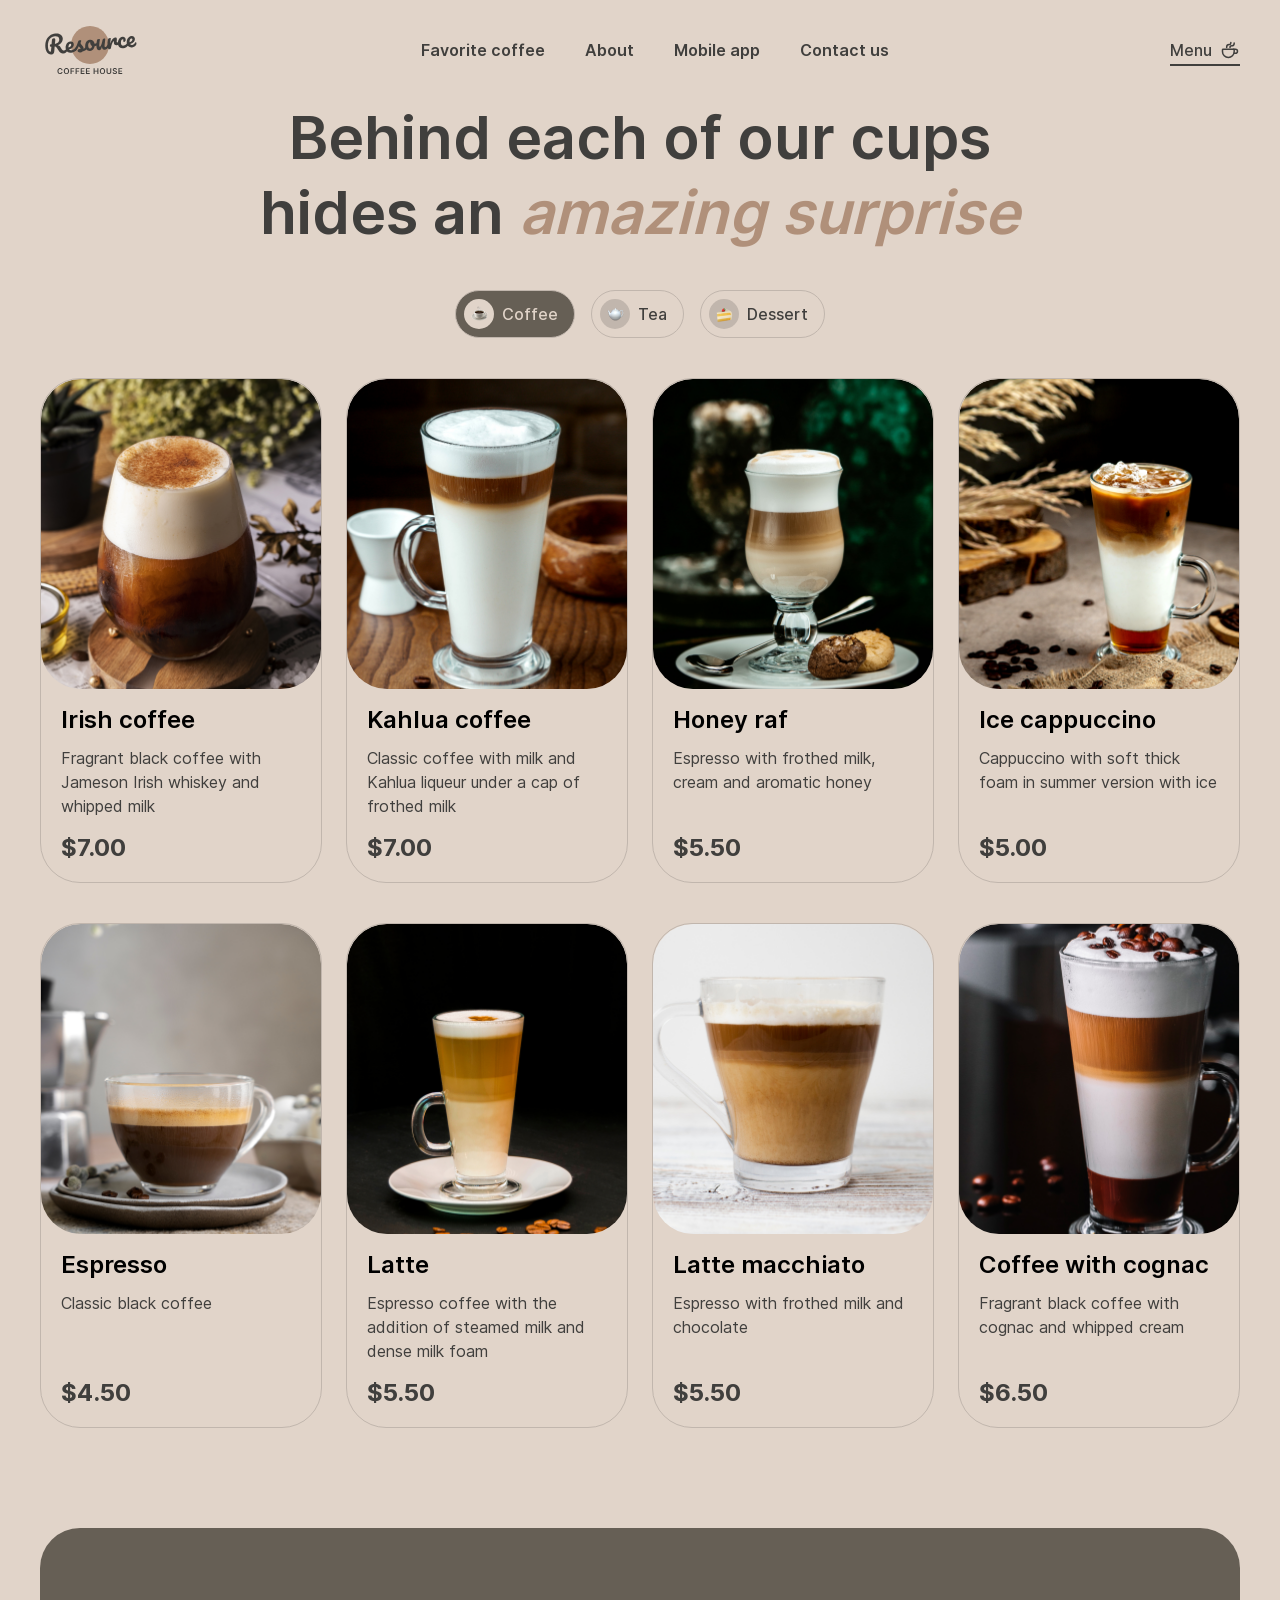
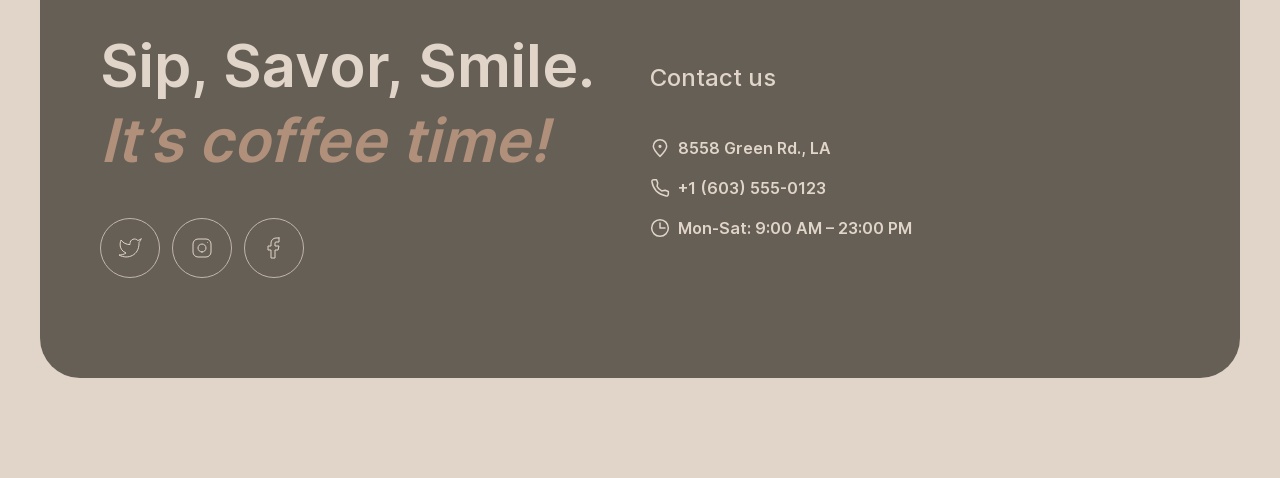
==== menu.html @ 58384d1d "feat: add layout and adaptive task part 1" ====
<!DOCTYPE html>
<html lang="ru">
<head>
    <meta charset="UTF-8">
    <meta http-equiv="X-UA-Compatible" content="IE=edge">
    <title>Coffie house</title>
    <meta name="theme-color" content="#fff">
    <meta name="apple-mobile-web-app-status-bar-style" content="black-translucent">
    <!--<meta name="viewport" content="width=device-width, shrink-to-fit=no, initial-scale=1.0">-->
    <meta name="viewport" content="width=device-width, initial-scale=1.0">
    <meta name="format-detection" content="telephone=no">
    <meta name="author" content="">
    <base href="">
    <link rel="canonical" href="/">
    <!-- page description -->
    <meta name="description" content="">
    <meta name="keywords" content="">
    <meta name="Copyright" content="">
    <!-- social networks -->
    <meta property="og:locale" content="ru_RU">
    <meta property="og:type" content="website">
    <meta property="og:title" content="">
    <meta property="og:description" content="">
    <meta property="og:image" content="">
    <meta property="og:url" content="">
    <meta property="og:site_name" content="">
    <!-- Favicon -->
    <link rel="apple-touch-icon-precomposed" sizes="144x144" href="assets/img/favicon.png">
    <link rel="apple-touch-icon-precomposed" sizes="152x152" href="assets/img/favicon.png">
    <link rel="icon" type="image/png" href="assets/img/favicon.png" sizes="32x32">
    <link rel="icon" type="image/png" href="assets/img/favicon.png" sizes="16x16">
    <meta name="application-name" content="&nbsp;">
    <meta name="msapplication-TileColor" content="#FFFFFF">
    <meta name="msapplication-TileImage" content="assets/img/favicon.png">
    <!-- styles files -->
    <link rel="stylesheet" href="assets/css/main.css">
    <link rel="stylesheet" href="assets/css/media.css">
</head>
    <body>
        <header class="header">
            <div class="container">
                <div class="header-wrapper f-jcsb-center">
                    <a href="https://rolling-scopes-school.github.io/holanad-JSFE2023Q4/" class="header__logo">
                        <img src="assets/img/logo.svg" alt="" class="img-contain">
                    </a>
                    <div class="header-block f-center">
                        <nav class="header-nav">
                            <ul class="header-list f-center">
                                <li class="header-item">
                                    <a href="index.html#favorite" class="header-item__link">
                                        Favorite coffee
                                    </a>
                                </li>
                                <li class="header-item">
                                    <a href="index.html#resource" class="header-item__link">
                                        About
                                    </a>
                                </li>
                                <li class="header-item">
                                    <a href="index.html#download" class="header-item__link">
                                        Mobile app
                                    </a>
                                </li>
                                <li class="header-item">
                                    <a href="#footer" class="header-item__link">
                                        Contact us
                                    </a>
                                </li>
                            </ul>
                        </nav>
                    </div>
                    <div class="header__menu active f-center" style="cursor: default;">
                        <p>
                            Menu
                        </p>
                        <svg xmlns="http://www.w3.org/2000/svg" width="20" height="20" viewBox="0 0 20 20" fill="none">
                            <path d="M14.167 9.76667V11.6667C14.167 14.8883 11.5553 17.5 8.33366 17.5C5.112 17.5 2.50033 14.8883 2.50033 11.6667V9.76667C2.50033 9.4353 2.76896 9.16667 3.10033 9.16667H13.567C13.8984 9.16667 14.167 9.4353 14.167 9.76667Z" stroke="#403F3D" stroke-width="1.5" stroke-linecap="round" stroke-linejoin="round"/>
                            <path d="M10.0003 7.50008C10.0003 6.66675 10.5956 5.83341 11.786 5.83341V5.83341C13.101 5.83341 14.167 4.76743 14.167 3.45246V2.91675" stroke="#403F3D" stroke-width="1.5" stroke-linecap="round" stroke-linejoin="round"/>
                            <path d="M6.66634 7.5V7.08333C6.66634 5.70262 7.78563 4.58333 9.16634 4.58333V4.58333C10.0868 4.58333 10.833 3.83714 10.833 2.91667V2.5" stroke="#403F3D" stroke-width="1.5" stroke-linecap="round" stroke-linejoin="round"/>
                            <path d="M13.333 9.16675H15.4163C16.5669 9.16675 17.4997 10.0995 17.4997 11.2501C17.4997 12.4007 16.5669 13.3334 15.4163 13.3334H14.1663" stroke="#403F3D" stroke-width="1.5" stroke-linecap="round" stroke-linejoin="round"/>
                        </svg>
                    </div>
                    <button class="header-burger">
                        <span></span>
                        <span></span>
                    </button>
                </div>
            </div>
        </header>
        <main class="main">
            <section class="menu">
                <div class="container">
                    <div class="menu-wrapper">
                        <h1 class="menu__title">
                            Behind each of our cups hides an <i>amazing surprise</i>
                        </h1>
                        <div class="tabs">
                            <div class="tabs-btns f-center-center">
                                <div class="tabs__button active f-center">
                                    <div class="tabs__button-icon f-center-center">
                                        <img src="assets/img/icon/coffie.png" alt="">
                                    </div>
                                    <p>Coffee</p>
                                </div>
                                <div class="tabs__button f-center">
                                    <div class="tabs__button-icon f-center-center">
                                        <img src="assets/img/icon/tea.png" alt="">                                        
                                    </div>
                                    <p>Tea</p>
                                </div>
                                <div class="tabs__button f-center">
                                    <div class="tabs__button-icon f-center-center">
                                        <img src="assets/img/icon/desert.png" alt="">                                        
                                    </div>
                                    <p>Dessert</p>
                                </div>
                            </div>
                            <div class="tabs-inner">
                                <div class="tabs-block">
                                    <ul class="cards flex wrap">
                                        <li class="card">
                                            <div class="card-image">
                                                <img src="assets/img/cards/coffie/coffee-1.png" alt="" class="img-cover">
                                            </div>
                                            <div class="card-info f-dc">
                                                <h2 class="card__name">
                                                    Irish coffee
                                                </h2>
                                                <p class="card__descr">
                                                    Fragrant black coffee with Jameson Irish whiskey and whipped milk
                                                </p>
                                                <p class="card__price">
                                                    $7.00
                                                </p>
                                            </div>
                                        </li>
                                        <li class="card">
                                            <div class="card-image">
                                                <img src="assets/img/cards/coffie/coffee-2.png" alt="" class="img-cover">
                                            </div>
                                            <div class="card-info f-dc">
                                                <h2 class="card__name">
                                                    Kahlua coffee
                                                </h2>
                                                <p class="card__descr">
                                                    Classic coffee with milk and Kahlua liqueur under a cap of frothed milk
                                                </p>
                                                <p class="card__price">
                                                    $7.00
                                                </p>
                                            </div>
                                        </li>
                                        <li class="card">
                                            <div class="card-image">
                                                <img src="assets/img/cards/coffie/coffee-3.png" alt="" class="img-cover">
                                            </div>
                                            <div class="card-info f-dc">
                                                <h2 class="card__name">
                                                    Honey raf
                                                </h2>
                                                <p class="card__descr">
                                                    Espresso with frothed milk, cream and aromatic honey
                                                </p>
                                                <p class="card__price">
                                                    $5.50
                                                </p>
                                            </div>
                                        </li>
                                        <li class="card">
                                            <div class="card-image">
                                                <img src="assets/img/cards/coffie/coffee-4.png" alt="" class="img-cover">
                                            </div>
                                            <div class="card-info f-dc">
                                                <h2 class="card__name">
                                                    Ice cappuccino
                                                </h2>
                                                <p class="card__descr">
                                                    Cappuccino with soft thick foam in summer version with ice
                                                </p>
                                                <p class="card__price">
                                                    $5.00
                                                </p>
                                            </div>
                                        </li>
                                        <li class="card">
                                            <div class="card-image">
                                                <img src="assets/img/cards/coffie/coffee-5.png" alt="" class="img-cover">
                                            </div>
                                            <div class="card-info f-dc">
                                                <h2 class="card__name">
                                                    Espresso
                                                </h2>
                                                <p class="card__descr">
                                                    Classic black coffee
                                                </p>
                                                <p class="card__price">
                                                    $4.50
                                                </p>
                                            </div>
                                        </li>
                                        <li class="card">
                                            <div class="card-image">
                                                <img src="assets/img/cards/coffie/coffee-6.png" alt="" class="img-cover">
                                            </div>
                                            <div class="card-info f-dc">
                                                <h2 class="card__name">
                                                    Latte
                                                </h2>
                                                <p class="card__descr">
                                                    Espresso coffee with the addition of steamed milk and dense milk foam
                                                </p>
                                                <p class="card__price">
                                                    $5.50
                                                </p>
                                            </div>
                                        </li>
                                        <li class="card">
                                            <div class="card-image">
                                                <img src="assets/img/cards/coffie/coffee-7.png" alt="" class="img-cover">
                                            </div>
                                            <div class="card-info f-dc">
                                                <h2 class="card__name">
                                                    Latte macchiato
                                                </h2>
                                                <p class="card__descr">
                                                    Espresso with frothed milk and chocolate
                                                </p>
                                                <p class="card__price">
                                                    $5.50
                                                </p>
                                            </div>
                                        </li>
                                        <li class="card">
                                            <div class="card-image">
                                                <img src="assets/img/cards/coffie/coffee-8.png" alt="" class="img-cover">
                                            </div>
                                            <div class="card-info f-dc">
                                                <h2 class="card__name">
                                                    Coffee with cognac
                                                </h2>
                                                <p class="card__descr">
                                                    Fragrant black coffee with cognac and whipped cream
                                                </p>
                                                <p class="card__price">
                                                    $6.50
                                                </p>
                                            </div>
                                        </li>
                                    </ul>
                                    <button class="card-more f-center-center">
                                        <svg width="60" height="60" viewBox="0 0 60 60" fill="none" xmlns="http://www.w3.org/2000/svg">
                                            <rect x="0.5" y="0.5" width="59" height="59" rx="29.5" stroke="#665F55"/>
                                            <path d="M39.8883 31.5C39.1645 36.3113 35.013 40 30 40C24.4772 40 20 35.5228 20 30C20 24.4772 24.4772 20 30 20C34.1006 20 37.6248 22.4682 39.1679 26" stroke="#403F3D" stroke-linecap="round" stroke-linejoin="round"/>
                                            <path d="M35 26H39.4C39.7314 26 40 25.7314 40 25.4V21" stroke="#403F3D" stroke-linecap="round" stroke-linejoin="round"/>
                                        </svg>                                            
                                    </button>
                                </div>
                            </div>
                        </div>
                    </div>
                </div>
            </section>
        </main>
        <footer class="footer" id="footer">
            <div class="container">
                <div class="footer-wrapper f-jcsb">
                    <div class="footer-left">
                        <p class="footer__title">
                            Sip, Savor, Smile. <br> 
                            <i>It’s coffee time!</i>
                        </p>
                        <ul class="footer-social f-center">
                            <li class="footer-social-item">
                                <a href="" class="footer-social-item__link f-center-center">
                                    <svg xmlns="http://www.w3.org/2000/svg" width="24" height="24" viewBox="0 0 24 24" fill="none">
                                        <path d="M23 3.01006C23 3.01006 20.9821 4.20217 19.86 4.54006C19.2577 3.84757 18.4573 3.35675 17.567 3.13398C16.6767 2.91122 15.7395 2.96725 14.8821 3.29451C14.0247 3.62177 13.2884 4.20446 12.773 4.96377C12.2575 5.72309 11.9877 6.62239 12 7.54006V8.54006C10.2426 8.58562 8.50127 8.19587 6.93101 7.4055C5.36074 6.61513 4.01032 5.44869 3 4.01006C3 4.01006 -1 13.0101 8 17.0101C5.94053 18.408 3.48716 19.109 1 19.0101C10 24.0101 21 19.0101 21 7.51006C20.9991 7.23151 20.9723 6.95365 20.92 6.68006C21.9406 5.67355 23 3.01006 23 3.01006Z" stroke="#E1D4C9" stroke-linecap="round" stroke-linejoin="round"/>
                                    </svg>
                                </a>
                            </li>
                            <li class="footer-social-item">
                                <a href="" class="footer-social-item__link f-center-center">
                                    <svg xmlns="http://www.w3.org/2000/svg" width="24" height="24" viewBox="0 0 24 24" fill="none">
                                        <path d="M12 16C14.2091 16 16 14.2091 16 12C16 9.79086 14.2091 8 12 8C9.79086 8 8 9.79086 8 12C8 14.2091 9.79086 16 12 16Z" stroke="#E1D4C9" stroke-linecap="round" stroke-linejoin="round"/>
                                        <path d="M3 16V8C3 5.23858 5.23858 3 8 3H16C18.7614 3 21 5.23858 21 8V16C21 18.7614 18.7614 21 16 21H8C5.23858 21 3 18.7614 3 16Z" stroke="#E1D4C9"/>
                                        <path d="M17.5 6.51L17.51 6.49889" stroke="#E1D4C9" stroke-linecap="round" stroke-linejoin="round"/>
                                    </svg>
                                </a>
                            </li>
                            <li class="footer-social-item">
                                <a href="" class="footer-social-item__link f-center-center">
                                    <svg xmlns="http://www.w3.org/2000/svg" width="24" height="24" viewBox="0 0 24 24" fill="none">
                                        <path d="M17 2H14C12.6739 2 11.4021 2.52678 10.4645 3.46447C9.52678 4.40215 9 5.67392 9 7V10H6V14H9V22H13V14H16L17 10H13V7C13 6.73478 13.1054 6.48043 13.2929 6.29289C13.4804 6.10536 13.7348 6 14 6H17V2Z" stroke="#E1D4C9" stroke-linecap="round" stroke-linejoin="round"/>
                                    </svg>
                                </a>
                            </li>
                        </ul>
                    </div>
                    <div class="footer-contact">
                        <p class="footer-contact__title">
                            Contact us
                        </p>
                        <ul class="footer-info">
                            <li class="footer-item">
                                <a target="_blank" href="https://www.google.by/maps/place/%D0%AD%D0%BB%D1%8C+%D0%91%D1%83%D1%80%D1%80%D0%B8%D1%82%D0%BE/@53.9253311,27.5928768,19.65z/data=!4m6!3m5!1s0x46dbcfb569c15c99:0xf4e4a1e902688611!8m2!3d53.9253161!4d27.5927103!16s%2Fg%2F11mb0rgdtj?entry=ttu" class="footer-item__link f-center">
                                    <svg xmlns="http://www.w3.org/2000/svg" width="20" height="20" viewBox="0 0 20 20" fill="none">
                                        <path d="M16.6663 8.33329C16.6663 12.0152 9.99967 18.3333 9.99967 18.3333C9.99967 18.3333 3.33301 12.0152 3.33301 8.33329C3.33301 4.65139 6.31778 1.66663 9.99967 1.66663C13.6816 1.66663 16.6663 4.65139 16.6663 8.33329Z" stroke="#E1D4C9" stroke-width="1.5"/>
                                        <path d="M10.0003 9.16667C10.4606 9.16667 10.8337 8.79357 10.8337 8.33333C10.8337 7.8731 10.4606 7.5 10.0003 7.5C9.54009 7.5 9.16699 7.8731 9.16699 8.33333C9.16699 8.79357 9.54009 9.16667 10.0003 9.16667Z" fill="#E1D4C9" stroke="#E1D4C9" stroke-width="1.5" stroke-linecap="round" stroke-linejoin="round"/>
                                    </svg>
                                    <p class="footer-item__text">
                                        8558 Green Rd.,  LA
                                    </p>
                                </a>
                            </li>
                            <li class="footer-item">
                                <a href="tel:+16035550123" class="footer-item__link f-center">
                                    <svg xmlns="http://www.w3.org/2000/svg" width="20" height="20" viewBox="0 0 20 20" fill="none">
                                        <path d="M15.0984 12.2516L11.6665 12.9166C9.34845 11.7531 7.91654 10.4166 7.08321 8.33329L7.72483 4.89154L6.51197 1.66663L3.72946 1.66663C2.60191 1.66663 1.71466 2.59958 1.90108 3.71161C2.29888 6.08454 3.37231 10.0391 6.24987 12.9166C9.27338 15.9401 13.5661 17.3318 16.1378 17.9288C17.299 18.1983 18.3332 17.2908 18.3332 16.0988L18.3332 13.4843L15.0984 12.2516Z" stroke="#E1D4C9" stroke-width="1.5" stroke-linecap="round" stroke-linejoin="round"/>
                                    </svg>
                                    <p class="footer-item__text">
                                        +1 (603) 555-0123
                                    </p>
                                </a>
                            </li>
                            <li class="footer-item">
                                <a href="" class="footer-item__link f-center">
                                    <svg xmlns="http://www.w3.org/2000/svg" width="20" height="20" viewBox="0 0 20 20" fill="none">
                                        <g clip-path="url(#clip0_217_1736)">
                                        <path d="M10 5L10 10L15 10" stroke="#E1D4C9" stroke-width="1.5" stroke-linecap="round" stroke-linejoin="round"/>
                                        <path d="M10.0003 18.3333C14.6027 18.3333 18.3337 14.6023 18.3337 9.99996C18.3337 5.39759 14.6027 1.66663 10.0003 1.66663C5.39795 1.66663 1.66699 5.39759 1.66699 9.99996C1.66699 14.6023 5.39795 18.3333 10.0003 18.3333Z" stroke="#E1D4C9" stroke-width="1.5" stroke-linecap="round" stroke-linejoin="round"/>
                                        </g>
                                        <defs>
                                        <clipPath id="clip0_217_1736">
                                        <rect width="20" height="20" fill="white"/>
                                        </clipPath>
                                        </defs>
                                    </svg>
                                    <p class="footer-item__text">
                                        Mon-Sat: 9:00 AM – 23:00 PM
                                    </p>
                                </a>
                            </li>
                        </ul>
                    </div>
                </div>
            </div>
        </footer>
        <script src="assets/js/app.js"></script>
    </body>
</html>
---- assets/css/main.css ----
@font-face {
  font-family: 'Inter Regular';
  src: url("../fonts/Inter-Regular.eot");
  src: local("Inter-Regular"), url("../fonts/Inter-Regular.eot?#iefix") format("embedded-opentype"), url("../fonts/Inter-Regular.woff") format("woff"), url("../fonts/Inter-Regular.woff2") format("woff2"), url("../fonts/Inter-Regular.ttf") format("truetype");
  font-weight: 400;
  font-style: normal;
}

@font-face {
  font-family: 'Inter Medium';
  src: url("../fonts/Inter-Medium.eot");
  src: local("Inter-Medium"), url("../fonts/Inter-Medium.eot?#iefix") format("embedded-opentype"), url("../fonts/Inter-Medium.woff") format("woff"), url("../fonts/Inter-Medium.woff2") format("woff2"), url("../fonts/Inter-Medium.ttf") format("truetype");
  font-weight: 500;
  font-style: normal;
}

@font-face {
  font-family: 'Inter SemiBold';
  src: url("../fonts/Inter-SemiBold.eot");
  src: local("Inter-SemiBold"), url("../fonts/Inter-SemiBold.eot?#iefix") format("embedded-opentype"), url("../fonts/Inter-SemiBold.woff") format("woff"), url("../fonts/Inter-SemiBold.woff2") format("woff2"), url("../fonts/Inter-SemiBold.ttf") format("truetype");
  font-weight: 600;
  font-style: normal;
}

@font-face {
  font-family: 'Inter Bold';
  src: url("../fonts/Inter-Bold.eot");
  src: local("Inter-Bold"), url("../fonts/Inter-Bold.eot?#iefix") format("embedded-opentype"), url("../fonts/Inter-Bold.woff") format("woff"), url("../fonts/Inter-Bold.woff2") format("woff2"), url("../fonts/Inter-Bold.ttf") format("truetype");
  font-weight: 700;
  font-style: normal;
}

*, ::after, ::before {
  -webkit-box-sizing: border-box;
  box-sizing: border-box;
  -webkit-tap-highlight-color: rgba(0, 0, 0, 0);
  outline: none;
}

body, html {
  -webkit-box-sizing: border-box;
  box-sizing: border-box;
  margin: 0;
  padding: 0;
}

html {
  overflow-x: hidden;
}

body {
  font-size: 15px;
  min-width: 320px;
}

h1, h2, h3, h4, h5, h6 {
  padding: 0;
  margin: 0;
}

ul, li {
  display: block;
  padding: 0px;
  margin: 0px;
}

textarea {
  resize: none;
}

p {
  font-size: 16px;
}

img {
  border-style: none;
}

button {
  border: 0;
  background: transparent;
  padding: 0;
}

button,
[type="button"],
[type="reset"],
[type="submit"] {
  -webkit-appearance: button;
  cursor: pointer;
}

button::-moz-focus-inner,
[type="button"]::-moz-focus-inner,
[type="reset"]::-moz-focus-inner,
[type="submit"]::-moz-focus-inner {
  border-style: none;
  padding: 0;
}

button:-moz-focusring,
[type="button"]:-moz-focusring,
[type="reset"]:-moz-focusring,
[type="submit"]:-moz-focusring {
  outline: none;
}

[type="checkbox"],
[type="radio"] {
  -webkit-box-sizing: border-box;
  box-sizing: border-box;
  padding: 0;
}

[type="number"]::-webkit-inner-spin-button,
[type="number"]::-webkit-outer-spin-button {
  height: auto;
}

input[type="number"]::-webkit-outer-spin-button,
input[type="number"]::-webkit-inner-spin-button {
  -webkit-appearance: none;
}

input[type='number'],
input[type="number"]:hover,
input[type="number"]:focus {
  -webkit-appearance: none;
          appearance: none;
  -moz-appearance: textfield;
}

::-webkit-file-upload-button {
  -webkit-appearance: button;
  font: inherit;
}

input::-webkit-search-decoration,
input::-webkit-search-cancel-button,
input::-webkit-search-results-button,
input::-webkit-search-results-decoration {
  display: none;
}

input[type=text]::-ms-clear {
  display: none;
  width: 0;
  height: 0;
}

input[type=text]::-ms-reveal {
  display: none;
  width: 0;
  height: 0;
}

input[type="search"]::-webkit-search-decoration,
input[type="search"]::-webkit-search-cancel-button,
input[type="search"]::-webkit-search-results-button,
input[type="search"]::-webkit-search-results-decoratio {
  display: none;
}

[hidden] {
  display: none;
}

p, nav {
  margin: 0;
  padding: 0;
}

a, a:hover, a:active, a:focus,
button, input, button:hover, button:active, button:focus,
input:focus, input:active {
  text-decoration: none;
  outline: none;
  /*  -webkit-transition: all 0.5s ease;
    transition: all 0.5s ease;
    -moz-transition: all 0.5s ease;
    -webkit-transition-property: all;
    -webkit-transition-duration: 0.5s;
    -webkit-transition-timing-function: ease;*/
}

input {
  -webkit-box-shadow: none;
  box-shadow: none;
  -webkit-appearance: none;
  -moz-appearance: none;
  appearance: none;
}

input[type=text] {
  -webkit-appearance: none;
  -moz-appearance: none;
  appearance: none;
  -webkit-box-shadow: none;
  box-shadow: none;
}

textarea {
  -webkit-appearance: none;
  -moz-appearance: none;
  appearance: none;
  border: 0;
  -webkit-box-shadow: none;
  box-shadow: none;
  border-radius: 0;
}

a, span, p, input, button, select, option, textarea, label, blockquote {
  color: #403F3D;
  font-family: 'Inter Medium';
  font-size: 16px;
  line-height: 150%;
}

body {
  background: #E1D4C9;
}

html {
  scroll-behavior: smooth;
}

.flex {
  display: -webkit-box;
  display: -ms-flexbox;
  display: flex;
}

.f-jcsb {
  display: -webkit-box;
  display: -ms-flexbox;
  display: flex;
  -webkit-box-pack: justify;
      -ms-flex-pack: justify;
          justify-content: space-between;
}

.f-jcsa {
  display: -webkit-box;
  display: -ms-flexbox;
  display: flex;
  -ms-flex-pack: distribute;
      justify-content: space-around;
}

.f-center {
  display: -webkit-box;
  display: -ms-flexbox;
  display: flex;
  -webkit-box-align: center;
      -ms-flex-align: center;
          align-items: center;
}

.f-jcsb-center {
  display: -webkit-box;
  display: -ms-flexbox;
  display: flex;
  -webkit-box-pack: justify;
      -ms-flex-pack: justify;
          justify-content: space-between;
  -webkit-box-align: center;
      -ms-flex-align: center;
          align-items: center;
}

.f-jcsa-center {
  display: -webkit-box;
  display: -ms-flexbox;
  display: flex;
  -ms-flex-pack: distribute;
      justify-content: space-around;
  -webkit-box-align: center;
      -ms-flex-align: center;
          align-items: center;
}

.f-center-center {
  display: -webkit-box;
  display: -ms-flexbox;
  display: flex;
  -webkit-box-pack: center;
      -ms-flex-pack: center;
          justify-content: center;
  -webkit-box-align: center;
      -ms-flex-align: center;
          align-items: center;
}

.f-dc {
  display: -webkit-box;
  display: -ms-flexbox;
  display: flex;
  -webkit-box-orient: vertical;
  -webkit-box-direction: normal;
      -ms-flex-direction: column;
          flex-direction: column;
}

.f-dc-jcsb {
  display: -webkit-box;
  display: -ms-flexbox;
  display: flex;
  -webkit-box-orient: vertical;
  -webkit-box-direction: normal;
      -ms-flex-direction: column;
          flex-direction: column;
  -webkit-box-pack: justify;
      -ms-flex-pack: justify;
          justify-content: space-between;
}

.f-dc-center {
  display: -webkit-box;
  display: -ms-flexbox;
  display: flex;
  -webkit-box-orient: vertical;
  -webkit-box-direction: normal;
      -ms-flex-direction: column;
          flex-direction: column;
  -webkit-box-align: center;
      -ms-flex-align: center;
          align-items: center;
}

.f-dc-center-center {
  display: -webkit-box;
  display: -ms-flexbox;
  display: flex;
  -webkit-box-orient: vertical;
  -webkit-box-direction: normal;
      -ms-flex-direction: column;
          flex-direction: column;
  -webkit-box-pack: center;
      -ms-flex-pack: center;
          justify-content: center;
  -webkit-box-align: center;
      -ms-flex-align: center;
          align-items: center;
}

.wrap {
  -ms-flex-wrap: wrap;
      flex-wrap: wrap;
}

.img-cover {
  width: 100%;
  height: 100%;
  -o-object-fit: cover;
     object-fit: cover;
  display: block;
  pointer-events: none;
}

.img-contain {
  width: 100%;
  height: 100%;
  -o-object-fit: contain;
     object-fit: contain;
  display: block;
  pointer-events: none;
}

.container {
  max-width: 1440px;
  padding: 0 40px;
  margin: 0 auto;
}

.header__logo {
  width: 100px;
  height: 60px;
}

.header-wrapper {
  padding: 20px 0;
}

.header-item {
  position: relative;
}

.header-item::before {
  content: '';
  position: absolute;
  left: 0;
  bottom: -8px;
  width: 100%;
  height: 2px;
  background: #403F3D;
  opacity: 0;
  -webkit-transition: all .2s ease-in;
  transition: all .2s ease-in;
}

.header-item:not(:last-child) {
  margin-right: 40px;
}

.header-item__link {
  font-family: 'Inter SemiBold';
}

.header-item:hover::before {
  bottom: -4px;
  opacity: 1;
}

.header__menu {
  position: relative;
}

.header__menu::before {
  content: '';
  position: absolute;
  left: 0;
  bottom: -8px;
  width: 100%;
  height: 2px;
  background: #403F3D;
  opacity: 0;
  -webkit-transition: all .2s ease-in;
  transition: all .2s ease-in;
}

.header__menu.active::before {
  bottom: -4px;
  opacity: 1;
}

.header__menu p {
  margin-right: 8px;
}

.header__menu:hover::before {
  bottom: -4px;
  opacity: 1;
}

.header-burger {
  position: relative;
  width: 44px;
  height: 44px;
  border: 1px solid #665F55;
  display: none;
  border-radius: 50%;
}

.header-burger span {
  width: 16px;
  height: 1.5px;
  background: #403F3D;
  position: absolute;
  left: 50%;
  -webkit-transform: translateX(-50%);
          transform: translateX(-50%);
}

.header-burger span:nth-child(1) {
  top: 18px;
}

.header-burger span:nth-child(2) {
  bottom: 18px;
}

.intro__title {
  color: #E1D4C9;
  font-family: 'Inter SemiBold';
  font-size: 72px;
  line-height: 105%;
  margin-bottom: 40px;
}

.intro__title i {
  color: #B0907A;
}

.intro__descr {
  font-family: 'Inter Regular';
  color: #E1D4C9;
  margin-bottom: 40px;
  line-height: 150%;
}

.intro__button {
  border-radius: 100px;
  width: -webkit-fit-content;
  width: -moz-fit-content;
  width: fit-content;
  background: #E1D4C9;
  padding: 20px 78px;
  font-family: 'Inter SemiBold';
  position: relative;
}

.intro__button svg {
  position: absolute;
  right: 30px;
  opacity: 0;
  -webkit-transition: all .2s ease-in;
  transition: all .2s ease-in;
}

.intro__button:hover svg {
  opacity: 1;
  right: 50px;
}

.intro-wrapper {
  position: relative;
  border-radius: 40px;
  padding: 100px;
  overflow: hidden;
  margin-bottom: 100px;
}

.intro-image {
  position: absolute;
  left: 0;
  top: 0;
  width: 100%;
  height: 644px;
}

.intro-info {
  position: relative;
  z-index: 1;
  width: 530px;
}

.favorite-wrapper {
  padding-bottom: 100px;
}

.favorite__title {
  text-align: center;
  margin-bottom: 40px;
  color: #403F3D;
  font-family: 'Inter SemiBold';
  line-height: 125%;
  font-size: 60px;
}

.favorite__title i {
  color: #B0907A;
}

.favorite-item {
  width: 480px;
}

.favorite-item__image {
  height: 480px;
  width: 100%;
  margin-bottom: 20px;
}

.favorite-item__name {
  color: #403F3D;
  font-size: 24px;
  font-family: 'Inter SemiBold';
  line-height: 125%;
  text-align: center;
  margin-bottom: 16px;
}

.favorite-item__descr {
  text-align: center;
  font-size: 16px;
  font-family: 'Inter Regular';
  line-height: 150%;
  margin-bottom: 16px;
}

.favorite-item__price {
  text-align: center;
  font-size: 24px;
  font-family: 'Inter SemiBold';
  line-height: 125%;
}

.favorite-slider {
  position: relative;
}

.favorite-pagination {
  margin-top: 40px;
}

.favorite-pagination span {
  width: 40px;
  height: 4px;
  border-radius: 100px;
  display: inline-block;
  background: #C1B6AD;
}

.favorite-pagination span.active {
  background: #665F55;
}

.favorite-pagination span:not(:last-child) {
  margin-right: 12px;
}

.favorite-panel button {
  position: absolute;
  width: 60px;
  height: 60px;
  border-radius: 50%;
  border: 1px solid #665F55;
  top: 292px;
  -webkit-transition: all .2s ease-in;
  transition: all .2s ease-in;
}

.favorite-panel button svg path {
  -webkit-transition: all .2s ease-in;
  transition: all .2s ease-in;
}

.favorite-panel button:hover {
  background: #665F55;
}

.favorite-panel button:hover svg path {
  stroke: #E1D4C9;
}

.favorite-panel__prev {
  left: 0;
}

.favorite-panel__next {
  right: 0;
}

.resource-wrapper {
  padding-bottom: 100px;
}

.resource__title {
  color: #403F3D;
  font-size: 60px;
  line-height: 125%;
  font-family: 'Inter SemiBold';
  line-height: 125%;
  margin-bottom: 40px;
}

.resource__title i {
  color: #B0907A;
}

.resource-list {
  display: -ms-grid;
  display: grid;
  -ms-grid-rows: 430px 120px 430px;
      grid-template-rows: 430px 120px 430px;
  -ms-grid-columns: 1fr 1fr;
      grid-template-columns: 1fr 1fr;
  gap: 40px;
      grid-template-areas: "one two" "one four" "three four";
}

.resource-item {
  border-radius: 20px;
  overflow: hidden;
}

.resource-item img {
  -webkit-transform: scale(1.1);
          transform: scale(1.1);
  -webkit-transition: all .2s ease-in;
  transition: all .2s ease-in;
}

.resource-item:nth-child(1) {
  -ms-grid-row: 1;
  -ms-grid-row-span: 2;
  -ms-grid-column: 1;
  grid-area: one;
}

.resource-item:nth-child(2) {
  -ms-grid-row: 1;
  -ms-grid-column: 2;
  grid-area: two;
}

.resource-item:nth-child(3) {
  -ms-grid-row: 3;
  -ms-grid-column: 1;
  grid-area: three;
}

.resource-item:nth-child(4) {
  -ms-grid-row: 2;
  -ms-grid-row-span: 2;
  -ms-grid-column: 2;
  grid-area: four;
}

.resource-item:hover img {
  -webkit-transform: scale(1);
          transform: scale(1);
}

.download-wrapper {
  padding-bottom: 100px;
}

.download__title {
  color: #403F3D;
  font-size: 60px;
  font-family: 'Inter SemiBold';
  line-height: 125%;
  margin-bottom: 40px;
}

.download__title i {
  color: #B0907A;
}

.download__descr {
  margin-bottom: 40px;
  font-family: 'Inter Regular';
}

.download-button {
  width: 200px;
  border-radius: 100px;
  border: 1px solid #665F55;
  padding: 12px 20px;
  -webkit-transition: all .2s ease-in;
  transition: all .2s ease-in;
}

.download-button:not(:last-child) {
  margin-right: 20px;
}

.download-button svg {
  margin-right: 8px;
}

.download-button svg path {
  -webkit-transition: all .2s ease-in;
  transition: all .2s ease-in;
}

.download-button-text__over {
  font-size: 10px;
  margin-bottom: 2px;
  -webkit-transition: all .2s ease-in;
  transition: all .2s ease-in;
}

.download-button-text__main {
  -webkit-transition: all .2s ease-in;
  transition: all .2s ease-in;
  font-family: 'Inter SemiBold';
}

.download-button:hover {
  background: #665F55;
}

.download-button:hover svg path {
  fill: #E1D4C9;
}

.download-button:hover .download-button-text__over {
  color: #e1d4c9;
}

.download-button:hover .download-button-text__main {
  color: #e1d4c9;
}

.download-info {
  width: 630px;
}

.download-image {
  width: 630px;
  height: 630px;
}

.menu__title {
  color: #403F3D;
  font-size: 60px;
  font-family: 'Inter SemiBold';
  line-height: 125%;
  width: 800px;
  margin: 0 auto;
  text-align: center;
  margin-bottom: 40px;
}

.menu__title i {
  color: #B0907A;
}

.tabs {
  padding-bottom: 100px;
}

.tabs-btns {
  margin-bottom: 40px;
}

.tabs__button {
  cursor: pointer;
  padding: 8px 16px 8px 8px;
  border-radius: 100px;
  border: 1px solid #C1B6AD;
  -webkit-transition: all .2s ease-in;
  transition: all .2s ease-in;
}

.tabs__button:not(:last-child) {
  margin-right: 16px;
}

.tabs__button-icon {
  height: 30px;
  width: 30px;
  background: #C1B6AD;
  padding: 3px 7px;
  margin-right: 8px;
  border-radius: 50%;
  -webkit-transition: all .2s ease-in;
  transition: all .2s ease-in;
}

.tabs__button p {
  -webkit-transition: all .2s ease-in;
  transition: all .2s ease-in;
}

.tabs__button.active {
  background: #665F55;
}

.tabs__button.active .tabs__button-icon {
  background: #E1D4C9;
}

.tabs__button.active p {
  color: #E1D4C9;
}

.tabs__button:hover {
  background: #665F55;
}

.tabs__button:hover .tabs__button-icon {
  background: #E1D4C9;
}

.tabs__button:hover p {
  color: #E1D4C9;
}

.card {
  width: 310px;
  overflow: hidden;
  border-radius: 40px;
  border: 1px solid #C1B6AD;
  cursor: pointer;
}

.card:not(:nth-child(4n + 4)) {
  margin-right: 40px;
}

.card:not(:nth-child(-n + 4)) {
  margin-top: 40px;
}

.card-image {
  width: 100%;
  height: 310px;
  border-radius: 40px;
  overflow: hidden;
}

.card-image img {
  -webkit-transition: all .2s ease-in;
  transition: all .2s ease-in;
  -webkit-transform: scale(1.1);
          transform: scale(1.1);
}

.card-info {
  padding: 16px 20px;
  height: calc(100% - 310px);
}

.card__name {
  font-size: 24px;
  font-family: 'Inter SemiBold';
  margin-bottom: 12px;
}

.card__descr {
  margin-bottom: 12px;
  font-family: 'Inter Regular';
}

.card__price {
  font-size: 24px;
  font-family: 'Inter Bold';
  margin-top: auto;
}

.card-more {
  display: none;
}

.card:hover .card-image img {
  -webkit-transform: scale(1);
          transform: scale(1);
}

.footer-wrapper {
  border-radius: 40px;
  background: #665F55;
  padding: 100px;
  margin-bottom: 100px;
}

.footer__title {
  color: #E1D4C9;
  font-size: 60px;
  font-family: 'Inter SemiBold';
  line-height: 125%;
  margin-bottom: 40px;
}

.footer__title i {
  color: #B0907A;
}

.footer-left {
  width: 530px;
}

.footer-social-item {
  width: 60px;
  height: 60px;
  border-radius: 50%;
  border: 1px solid #C1B6AD;
  -webkit-transition: all .2s ease-in;
  transition: all .2s ease-in;
}

.footer-social-item:not(:last-child) {
  margin-right: 12px;
}

.footer-social-item__link {
  width: 100%;
  height: 100%;
}

.footer-social-item:hover {
  background: #E1D4C9;
}

.footer-social-item:hover svg path {
  stroke: #403F3D;
}

.footer-contact {
  width: 530px;
  -webkit-transform: translateY(32px);
          transform: translateY(32px);
}

.footer-contact__title {
  font-size: 24px;
  color: #E1D4C9;
  margin-bottom: 40px;
}

.footer-item {
  position: relative;
  width: -webkit-fit-content;
  width: -moz-fit-content;
  width: fit-content;
}

.footer-item:not(:last-child) {
  margin-bottom: 16px;
}

.footer-item svg {
  margin-right: 8px;
}

.footer-item__text {
  font-family: 'Inter SemiBold';
  color: #E1D4C9;
}

.footer-item::before {
  content: '';
  position: absolute;
  left: 0;
  height: 2px;
  background: #E1D4C9;
  bottom: -8px;
  width: 100%;
  opacity: 0;
  -webkit-transition: all .2s ease-in;
  transition: all .2s ease-in;
}

.footer-item:hover:not(:last-child)::before {
  opacity: 1;
  bottom: -4px;
}
/*# sourceMappingURL=main.css.map */
---- assets/css/media.css ----
@media screen and (max-width: 1440px) {
  .card {
    width: 23.5%;
  }
  .card:not(:nth-child(4n + 4)) {
    margin-right: 2%;
  }
}

@media screen and (max-width: 1360px) {
  .footer-wrapper {
    padding: 100px 60px;
  }
}

@media screen and (max-width: 1240px) {
  .footer-left {
    width: 100%;
    margin-bottom: 100px;
  }
  .footer-contact {
    -webkit-transform: unset;
            transform: unset;
  }
  .footer-contact__title {
    margin-bottom: 32px;
  }
  .footer-wrapper {
    -webkit-box-orient: vertical;
    -webkit-box-direction: normal;
        -ms-flex-direction: column;
            flex-direction: column;
    margin-bottom: 40px;
  }
  .footer-item:not(:last-child) {
    margin-bottom: 20px;
  }
}

@media screen and (max-width: 992px) {
  .intro-wrapper {
    padding: 100px 60px;
  }
  .intro__button {
    padding: 20px 64px;
  }
  .intro__button svg {
    position: static;
    margin-left: 10px;
    opacity: 1;
  }
  .header-block {
    display: none;
  }
  .header__menu {
    display: none;
  }
  .header__menu:hover::before {
    bottom: -8px;
    opacity: 0;
  }
  .header-burger {
    display: block;
  }
  .header:hover::before {
    bottom: -8px;
    opacity: 0;
  }
  .favorite-panel button:hover {
    background: transparent;
  }
  .favorite-panel button:hover svg path {
    stroke: #403F3D;
  }
  .resource-list {
    display: -webkit-box;
    display: -ms-flexbox;
    display: flex;
    -webkit-box-orient: vertical;
    -webkit-box-direction: normal;
        -ms-flex-direction: column;
            flex-direction: column;
  }
  .resource-item {
    height: 590px;
  }
  .resource-item:nth-child(2), .resource-item:nth-child(3) {
    display: none;
  }
  .resource-item img {
    -webkit-transform: scale(1.05);
            transform: scale(1.05);
  }
  .resource-item:hover img {
    -webkit-transform: scale(1.05);
            transform: scale(1.05);
  }
  .download-wrapper {
    -webkit-box-orient: vertical;
    -webkit-box-direction: normal;
        -ms-flex-direction: column;
            flex-direction: column;
  }
  .download-info {
    width: 100%;
  }
  .download-image {
    margin-top: 100px;
  }
  .download-button:hover {
    background: transparent;
  }
  .download-button:hover svg path {
    fill: #403F3D;
  }
  .download-button:hover .download-button-text__over {
    color: #403F3D;
  }
  .download-button:hover .download-button-text__main {
    color: #403F3D;
  }
  .cards {
    -webkit-box-pack: justify;
        -ms-flex-pack: justify;
            justify-content: space-between;
  }
  .card {
    width: 310px;
  }
  .card:not(:nth-child(4n + 4)) {
    margin-right: 0;
  }
  .card:not(:nth-child(-n + 4)) {
    margin-top: 0;
    display: none;
  }
  .card:not(:nth-child(-n + 2)) {
    margin-top: 40px;
  }
  .card:nth-child(3) .card__descr, .card:nth-child(4) .card__descr {
    margin-bottom: 38px;
  }
  .card-more {
    margin: 40px auto 0 auto;
    display: block;
  }
  .card:hover .card-image img {
    -webkit-transform: scale(1.1);
            transform: scale(1.1);
  }
  .menu__title {
    width: 688px;
  }
  .tabs-inner {
    width: 660px;
    margin: 0 auto;
  }
  .tabs__button:hover {
    background: transparent;
  }
  .tabs__button:hover .tabs__button-icon {
    background: #C1B6AD;
  }
  .tabs__button:hover p {
    color: #403F3D;
  }
  .footer-social-item:hover {
    background: transparent;
  }
  .footer-social-item:hover svg path {
    stroke: #E1D4C9;
  }
  .footer-item:hover:not(:last-child)::before {
    opacity: 0;
    bottom: -8px;
  }
}

@media screen and (max-width: 767px) {
  .container {
    padding: 0 16px;
  }
  .intro-wrapper {
    padding: 60px 16px;
  }
  .intro__title {
    line-height: 115%;
    font-size: 42px;
  }
  .intro-info {
    width: 100%;
  }
  .favorite__title {
    font-size: 32px;
  }
  .favorite-item__image {
    height: 348px;
  }
  .favorite-panel {
    display: none;
  }
  .resource__title {
    font-size: 32px;
  }
  .resource-item img {
    -webkit-transform: scale(1.22);
            transform: scale(1.22);
  }
  .resource-item:hover img {
    -webkit-transform: scale(1.22);
            transform: scale(1.22);
  }
  .download__title {
    font-size: 32px;
  }
  .download-btns {
    -webkit-box-orient: vertical;
    -webkit-box-direction: normal;
        -ms-flex-direction: column;
            flex-direction: column;
    -webkit-box-align: start;
        -ms-flex-align: start;
            align-items: flex-start;
  }
  .download-button:not(:last-child) {
    margin-right: 0;
    margin-bottom: 14px;
  }
  .download-image {
    width: 100%;
    height: 348px;
    margin-top: 40px;
  }
  .footer-wrapper {
    padding: 60px 16px;
  }
  .footer__title {
    font-size: 32px;
  }
  .footer-contact {
    width: 100%;
  }
  .footer-left {
    margin-bottom: 40px;
  }
  .menu__title {
    width: 100%;
    font-size: 32px;
  }
  .cards {
    -webkit-box-orient: vertical;
    -webkit-box-direction: normal;
        -ms-flex-direction: column;
            flex-direction: column;
  }
  .card {
    width: 100%;
  }
  .card:not(:nth-child(-n + 2)) {
    margin-top: 0;
  }
  .card:not(:first-child) {
    margin-top: 40px;
  }
  .card:nth-child(2) .card__descr, .card:nth-child(3) .card__descr, .card:nth-child(4) .card__descr {
    margin-bottom: 38px;
  }
  .tabs-inner {
    width: 100%;
    padding: 0 19px;
  }
  .tabs__button:not(:last-child) {
    margin-right: 8px;
  }
}
/*# sourceMappingURL=media.css.map */
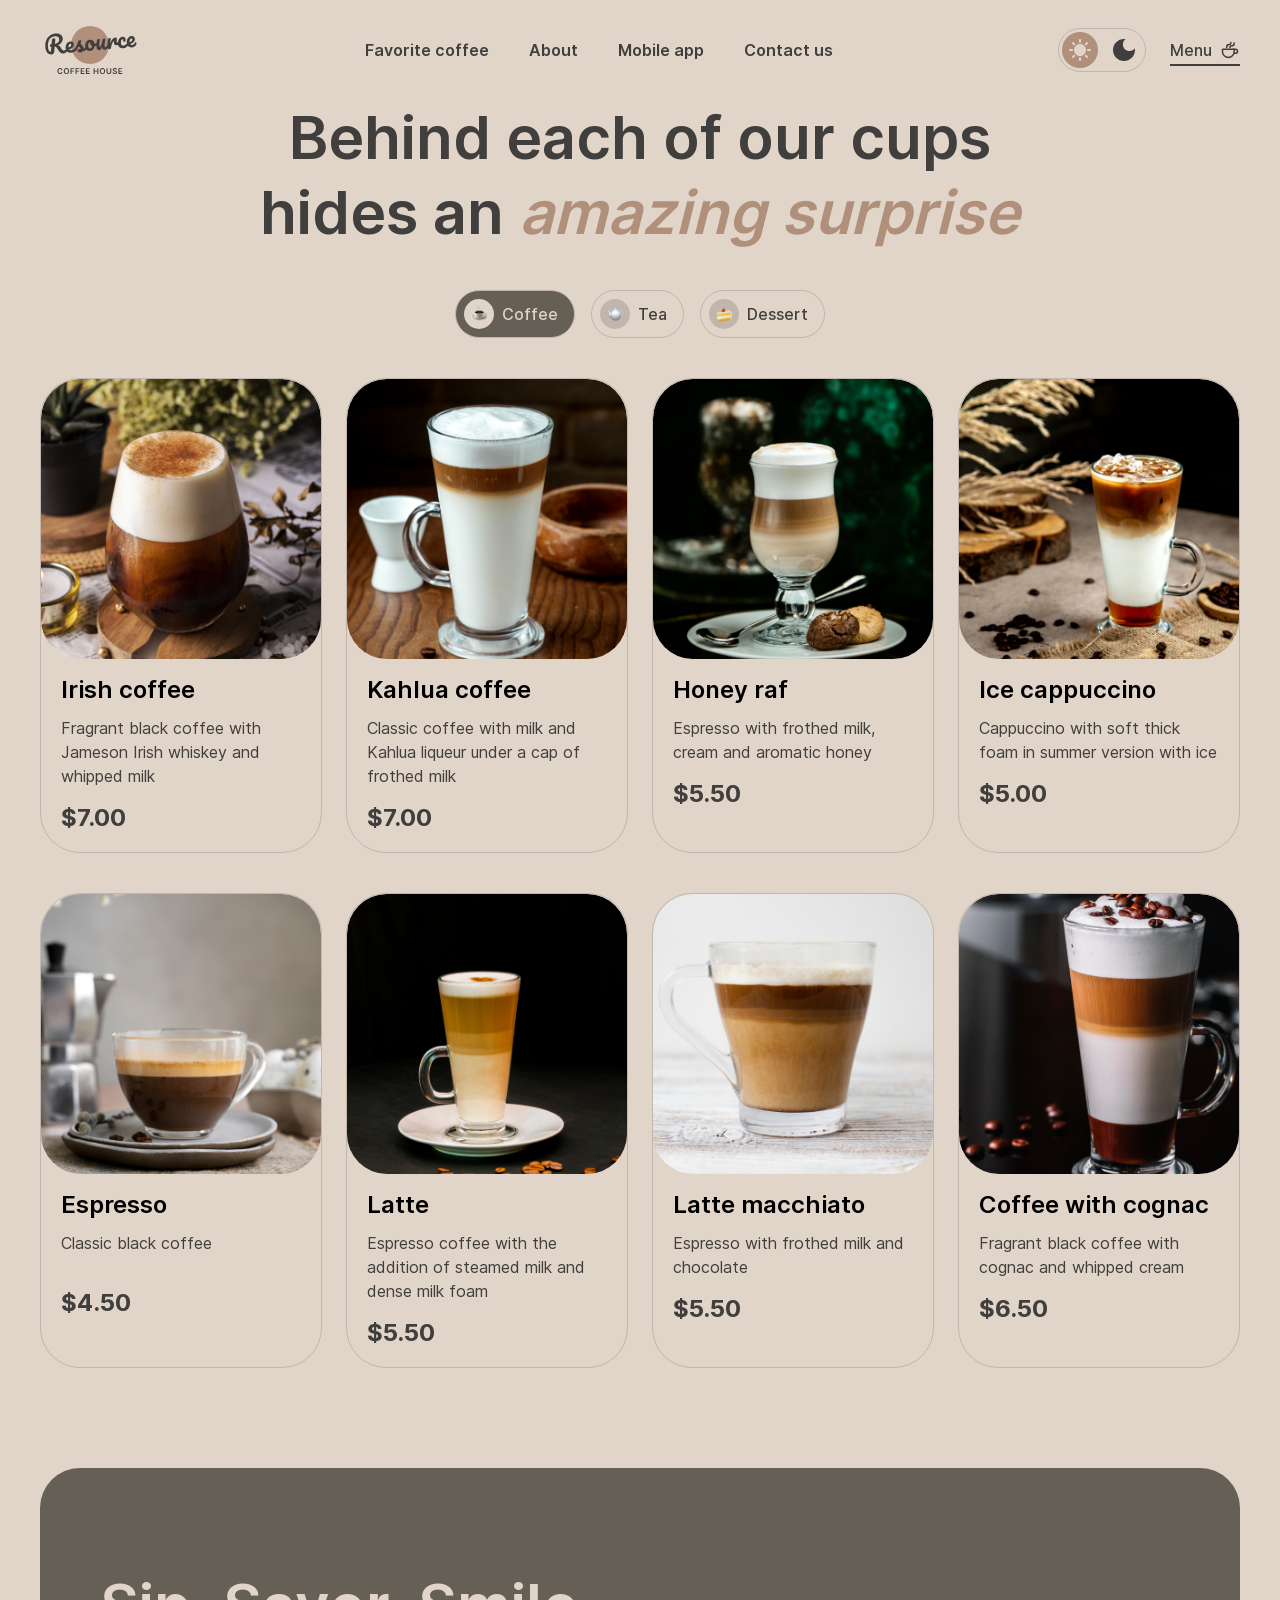
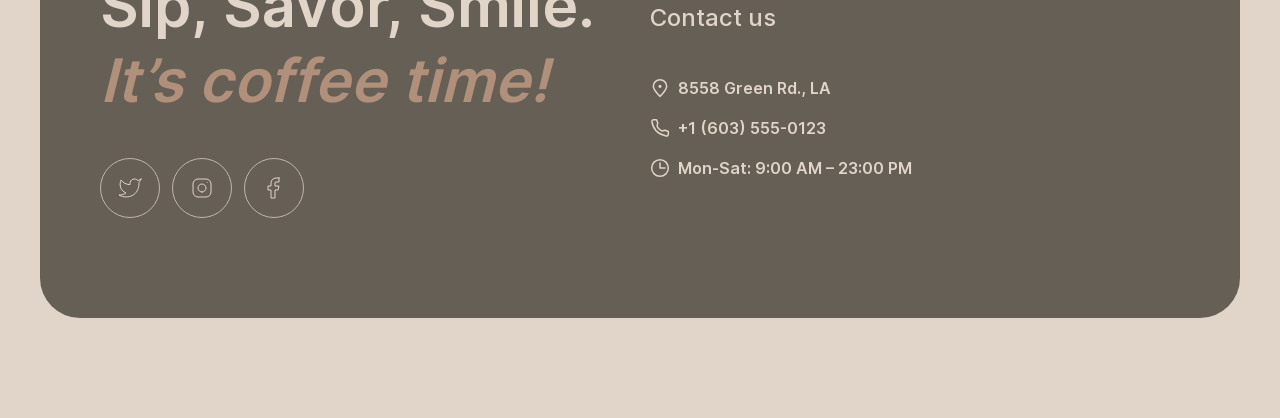
==== commit 5b506a7a: "feat: add dark theme in layout, and js function" ====
--- a/menu.html
+++ b/menu.html
@@ -40,8 +40,9 @@
         <header class="header">
             <div class="container">
                 <div class="header-wrapper f-jcsb-center">
-                    <a href="https://rolling-scopes-school.github.io/holanad-JSFE2023Q4/" class="header__logo">
-                        <img src="assets/img/logo.svg" alt="" class="img-contain">
+                    <a href="/" class="header__logo">
+                        <img src="assets/img/logo.svg" alt="Logo" class="img-contain normalLogo">
+                        <img src="assets/img/logo-dark.svg" alt="Logo" class="img-contain darkLogo">
                     </a>
                     <div class="header-block f-center">
                         <nav class="header-nav">
@@ -69,7 +70,19 @@
                             </ul>
                         </nav>
                     </div>
-                    <div class="header__menu active f-center" style="cursor: default;">
+                    <div class="header-switch normalActive f-center">
+                        <button class="header-switch__button normal active">
+                            <svg width="22" height="22" viewBox="0 0 22 22" fill="none" xmlns="http://www.w3.org/2000/svg">
+                                <path d="M10 3V1C10 0.45 10.45 0 11 0C11.55 0 12 0.45 12 1V3C12 3.55 11.55 4 11 4C10.45 4 10 3.55 10 3ZM17.36 6.05L18.77 4.63C19.16 4.24 19.16 3.61 18.77 3.22C18.38 2.83 17.75 2.83 17.36 3.22L15.95 4.64C15.56 5.03 15.56 5.66 15.95 6.05C16.34 6.44 16.97 6.44 17.36 6.05ZM21 10H19C18.45 10 18 10.45 18 11C18 11.55 18.45 12 19 12H21C21.55 12 22 11.55 22 11C22 10.45 21.55 10 21 10ZM11 18C10.45 18 10 18.45 10 19V21C10 21.55 10.45 22 11 22C11.55 22 12 21.55 12 21V19C12 18.45 11.55 18 11 18ZM4.64 6.05L3.22 4.64C2.83 4.25 2.83 3.61 3.22 3.23C3.61 2.85 4.25 2.84 4.63 3.23L6.04 4.64C6.43 5.03 6.43 5.67 6.04 6.05C5.65 6.43 5.02 6.44 4.64 6.05ZM15.95 15.95C15.56 16.34 15.56 16.98 15.95 17.36L17.36 18.77C17.75 19.16 18.39 19.16 18.77 18.77C19.16 18.38 19.16 17.74 18.77 17.36L17.36 15.95C16.98 15.56 16.34 15.56 15.95 15.95ZM1 12H3C3.55 12 4 11.55 4 11C4 10.45 3.55 10 3 10H1C0.45 10 0 10.45 0 11C0 11.55 0.45 12 1 12ZM4.64 18.78L6.05 17.37C6.44 16.98 6.44 16.34 6.05 15.96C5.66 15.58 5.02 15.57 4.64 15.96L3.23 17.37C2.84 17.76 2.84 18.4 3.23 18.78C3.61 19.17 4.25 19.17 4.64 18.78ZM11 5C7.69 5 5 7.69 5 11C5 14.31 7.69 17 11 17C14.31 17 17 14.31 17 11C17 7.69 14.31 5 11 5Z" fill="#403F3D"/>
+                            </svg>
+                        </button>
+                        <button class="header-switch__button dark">
+                            <svg width="18" height="18" viewBox="0 0 18 18" fill="none" xmlns="http://www.w3.org/2000/svg">
+                                <path d="M9 0C4.03 0 0 4.03 0 9C0 13.97 4.03 18 9 18C13.97 18 18 13.97 18 9C18 8.54 17.96 8.08 17.9 7.64C16.92 9.01 15.32 9.9 13.5 9.9C10.52 9.9 8.1 7.48 8.1 4.5C8.1 2.69 8.99 1.08 10.36 0.0999999C9.92 0.0399999 9.46 0 9 0Z" fill="#403F3D"/>
+                            </svg>
+                        </button>
+                    </div>
+                    <a href="menu.html" class="header__menu active f-center" style="cursor: default;">
                         <p>
                             Menu
                         </p>
@@ -79,7 +92,7 @@
                             <path d="M6.66634 7.5V7.08333C6.66634 5.70262 7.78563 4.58333 9.16634 4.58333V4.58333C10.0868 4.58333 10.833 3.83714 10.833 2.91667V2.5" stroke="#403F3D" stroke-width="1.5" stroke-linecap="round" stroke-linejoin="round"/>
                             <path d="M13.333 9.16675H15.4163C16.5669 9.16675 17.4997 10.0995 17.4997 11.2501C17.4997 12.4007 16.5669 13.3334 15.4163 13.3334H14.1663" stroke="#403F3D" stroke-width="1.5" stroke-linecap="round" stroke-linejoin="round"/>
                         </svg>
-                    </div>
+                    </a>
                     <button class="header-burger">
                         <span></span>
                         <span></span>
@@ -98,19 +111,19 @@
                             <div class="tabs-btns f-center-center">
                                 <div class="tabs__button active f-center">
                                     <div class="tabs__button-icon f-center-center">
-                                        <img src="assets/img/icon/coffie.png" alt="">
+                                        <img src="assets/img/icon/coffie.png" alt="Coffee">
                                     </div>
                                     <p>Coffee</p>
                                 </div>
                                 <div class="tabs__button f-center">
                                     <div class="tabs__button-icon f-center-center">
-                                        <img src="assets/img/icon/tea.png" alt="">                                        
+                                        <img src="assets/img/icon/tea.png" alt="Tea">                                        
                                     </div>
                                     <p>Tea</p>
                                 </div>
                                 <div class="tabs__button f-center">
                                     <div class="tabs__button-icon f-center-center">
-                                        <img src="assets/img/icon/desert.png" alt="">                                        
+                                        <img src="assets/img/icon/desert.png" alt="Dessert">                                        
                                     </div>
                                     <p>Dessert</p>
                                 </div>
@@ -120,7 +133,7 @@
                                     <ul class="cards flex wrap">
                                         <li class="card">
                                             <div class="card-image">
-                                                <img src="assets/img/cards/coffie/coffee-1.png" alt="" class="img-cover">
+                                                <img src="assets/img/cards/coffie/coffee-1.png" alt="Irish coffee" class="img-cover">
                                             </div>
                                             <div class="card-info f-dc">
                                                 <h2 class="card__name">
@@ -136,7 +149,7 @@
                                         </li>
                                         <li class="card">
                                             <div class="card-image">
-                                                <img src="assets/img/cards/coffie/coffee-2.png" alt="" class="img-cover">
+                                                <img src="assets/img/cards/coffie/coffee-2.png" alt="Kahlua coffee" class="img-cover">
                                             </div>
                                             <div class="card-info f-dc">
                                                 <h2 class="card__name">
@@ -152,7 +165,7 @@
                                         </li>
                                         <li class="card">
                                             <div class="card-image">
-                                                <img src="assets/img/cards/coffie/coffee-3.png" alt="" class="img-cover">
+                                                <img src="assets/img/cards/coffie/coffee-3.png" alt="Honey raf" class="img-cover">
                                             </div>
                                             <div class="card-info f-dc">
                                                 <h2 class="card__name">
@@ -168,7 +181,7 @@
                                         </li>
                                         <li class="card">
                                             <div class="card-image">
-                                                <img src="assets/img/cards/coffie/coffee-4.png" alt="" class="img-cover">
+                                                <img src="assets/img/cards/coffie/coffee-4.png" alt="Ice cappuccino" class="img-cover">
                                             </div>
                                             <div class="card-info f-dc">
                                                 <h2 class="card__name">
@@ -184,7 +197,7 @@
                                         </li>
                                         <li class="card">
                                             <div class="card-image">
-                                                <img src="assets/img/cards/coffie/coffee-5.png" alt="" class="img-cover">
+                                                <img src="assets/img/cards/coffie/coffee-5.png" alt="Espresso" class="img-cover">
                                             </div>
                                             <div class="card-info f-dc">
                                                 <h2 class="card__name">
@@ -200,7 +213,7 @@
                                         </li>
                                         <li class="card">
                                             <div class="card-image">
-                                                <img src="assets/img/cards/coffie/coffee-6.png" alt="" class="img-cover">
+                                                <img src="assets/img/cards/coffie/coffee-6.png" alt="Latte" class="img-cover">
                                             </div>
                                             <div class="card-info f-dc">
                                                 <h2 class="card__name">
@@ -216,7 +229,7 @@
                                         </li>
                                         <li class="card">
                                             <div class="card-image">
-                                                <img src="assets/img/cards/coffie/coffee-7.png" alt="" class="img-cover">
+                                                <img src="assets/img/cards/coffie/coffee-7.png" alt="Latte macchiato" class="img-cover">
                                             </div>
                                             <div class="card-info f-dc">
                                                 <h2 class="card__name">
@@ -232,7 +245,7 @@
                                         </li>
                                         <li class="card">
                                             <div class="card-image">
-                                                <img src="assets/img/cards/coffie/coffee-8.png" alt="" class="img-cover">
+                                                <img src="assets/img/cards/coffie/coffee-8.png" alt="Coffee with cognac" class="img-cover">
                                             </div>
                                             <div class="card-info f-dc">
                                                 <h2 class="card__name">
@@ -344,6 +357,59 @@
                 </div>
             </div>
         </footer>
+        
+        <div class="popup popup-coffee duty">
+            <div class="popup-wrapper crop f-jcsb">
+                <div class="popup-coffee-image">
+                    <img src="assets/img/coffie/coffee-slider-1.png" alt="Coffee" class="img-cover">
+                </div>
+                <div class="popup-coffee-info">
+                    <p class="popup-coffee__title"></p>
+                    <p class="popup-coffee__descr"></p>
+                    <div class="popup-coffee-block popup-coffee-block-size">
+                        <p class="popup-coffee-block__title">
+                            Size
+                        </p>
+                        <div class="popup-coffee-settings f-center wrap">
+                        </div>
+                    </div>
+                    <div class="popup-coffee-block popup-coffee-block-additives">
+                        <p class="popup-coffee-block__title">
+                            Additives
+                        </p>
+                        <div class="popup-coffee-settings f-center wrap">
+                        </div>
+                    </div>
+                    <div class="popup-coffee-total f-jcsb-center">
+                        <p class="popup-coffee-total__name">
+                            Total:
+                        </p>
+                        <p class="popup-coffee-total__price">
+                        </p>
+                    </div>
+                    <div class="popup-coffee-warning f-jcsb">
+                        <svg xmlns="http://www.w3.org/2000/svg" width="16" height="16" viewBox="0 0 16 16" fill="none">
+                            <g clip-path="url(#clip0_268_9737)">
+                            <path d="M8 7.66663V11" stroke="#403F3D" stroke-linecap="round" stroke-linejoin="round"/>
+                            <path d="M8 5.00667L8.00667 4.99926" stroke="#403F3D" stroke-linecap="round" stroke-linejoin="round"/>
+                            <path d="M8.00016 14.6667C11.6821 14.6667 14.6668 11.6819 14.6668 8.00004C14.6668 4.31814 11.6821 1.33337 8.00016 1.33337C4.31826 1.33337 1.3335 4.31814 1.3335 8.00004C1.3335 11.6819 4.31826 14.6667 8.00016 14.6667Z" stroke="#403F3D" stroke-linecap="round" stroke-linejoin="round"/>
+                            </g>
+                            <defs>
+                            <clipPath id="clip0_268_9737">
+                            <rect width="16" height="16" fill="white"/>
+                            </clipPath>
+                            </defs>
+                        </svg>
+                        <p class="popup-coffee-warning__text">
+                            The cost is not final. Download our mobile app to see the final price and place your order. Earn loyalty points and enjoy your favorite coffee with up to 20% discount.
+                        </p>
+                    </div>
+                    <button class="popup-coffee__close f-center-center">
+                        Close
+                    </button>
+                </div>
+            </div>
+        </div>
         <script src="assets/js/app.js"></script>
     </body>
 </html>
--- a/assets/css/main.css
+++ b/assets/css/main.css
@@ -218,6 +218,131 @@
 
 body {
   background: #E1D4C9;
+}
+
+body.darkTheme {
+  background: #292826;
+}
+
+body.darkTheme a, body.darkTheme span, body.darkTheme p, body.darkTheme input, body.darkTheme button, body.darkTheme select, body.darkTheme option, body.darkTheme textarea, body.darkTheme label, body.darkTheme blockquote {
+  color: #E1D4C9;
+}
+
+body.darkTheme .header__logo .darkLogo {
+  opacity: 1;
+}
+
+body.darkTheme .header-item::before {
+  background: #E1D4C9;
+}
+
+body.darkTheme .header__menu svg path {
+  stroke: #E1D4C9;
+}
+
+body.darkTheme .header__menu::before {
+  background: #E1D4C9;
+}
+
+body.darkTheme .header-switch__button svg path {
+  fill: #E1D4C9;
+}
+
+body.darkTheme .intro__button {
+  background: #292826;
+}
+
+body.darkTheme .intro__button svg path {
+  stroke: #E1D4C9;
+}
+
+body.darkTheme .favorite__title {
+  color: #E1D4C9;
+}
+
+body.darkTheme .favorite-panel button {
+  border: 1px solid #E1D4C9;
+}
+
+body.darkTheme .favorite-panel button svg path {
+  stroke: #E1D4C9;
+}
+
+body.darkTheme .favorite-item__name {
+  color: #E1D4C9;
+}
+
+body.darkTheme .favorite-pagination span {
+  background: #665F55;
+}
+
+body.darkTheme .favorite-pagination span.active {
+  background: #C1B6AD;
+}
+
+body.darkTheme .resource__title {
+  color: #E1D4C9;
+}
+
+body.darkTheme .download-image img.darkDownload {
+  opacity: 1;
+}
+
+body.darkTheme .download__title {
+  color: #E1D4C9;
+}
+
+body.darkTheme .download-button {
+  border: 1px solid #C1B6AD;
+}
+
+body.darkTheme .download-button svg path {
+  fill: #E1D4C9;
+}
+
+body.darkTheme .footer-wrapper {
+  background: #403F3D;
+}
+
+body.darkTheme .footer-social-item {
+  border: 1px solid #665F55;
+}
+
+body.darkTheme .menu__title {
+  color: #E1D4C9;
+}
+
+body.darkTheme .tabs__button {
+  border: 1px solid #665F55;
+}
+
+body.darkTheme .tabs__button-icon {
+  background: #665F55;
+}
+
+body.darkTheme .tabs__button.active {
+  background: #403F3D;
+  border: 1px solid #403F3D;
+}
+
+body.darkTheme .tabs__button.active .tabs__button-icon {
+  background: #292826;
+}
+
+body.darkTheme .tabs__button:hover {
+  background: #403F3D;
+}
+
+body.darkTheme .tabs__button:hover .tabs__button-icon {
+  background: #292826;
+}
+
+body.darkTheme .card {
+  border: 1px solid #665F55;
+}
+
+body.darkTheme .card__name {
+  color: #E1D4C9;
 }
 
 html {
@@ -375,6 +500,24 @@
 .header__logo {
   width: 100px;
   height: 60px;
+  position: relative;
+}
+
+.header__logo img {
+  -webkit-transition: all .3s linear;
+  transition: all .3s linear;
+}
+
+.header__logo img.darkLogo {
+  position: absolute;
+  left: 0;
+  top: 0;
+  opacity: 0;
+  z-index: 1;
+}
+
+.header-block {
+  margin-left: auto;
 }
 
 .header-wrapper {
@@ -437,6 +580,11 @@
   margin-right: 8px;
 }
 
+.header__menu svg path {
+  -webkit-transition: all .2s ease-in;
+  transition: all .2s ease-in;
+}
+
 .header__menu:hover::before {
   bottom: -4px;
   opacity: 1;
@@ -469,6 +617,65 @@
   bottom: 18px;
 }
 
+.header-switch {
+  border: 1px solid #C1B6AD;
+  padding: 3px;
+  border-radius: 100px;
+  margin-left: auto;
+  position: relative;
+  margin-right: 24px;
+  z-index: 0;
+  cursor: pointer;
+}
+
+.header-switch::before {
+  content: '';
+  position: absolute;
+  top: 50%;
+  -webkit-transform: translateY(-50%);
+          transform: translateY(-50%);
+  background: #B0907A;
+  width: 36px;
+  height: 36px;
+  border-radius: 50%;
+  z-index: -1;
+  -webkit-transition: all .3s ease-in;
+  transition: all .3s ease-in;
+}
+
+.header-switch.normalActive::before {
+  left: 3px;
+}
+
+.header-switch.darkActive::before {
+  left: calc(100% - 39px);
+}
+
+.header-switch__button {
+  width: 36px;
+  padding: 7px;
+  height: 36px;
+  border-radius: 50%;
+}
+
+.header-switch__button svg {
+  width: 100%;
+  height: 100%;
+}
+
+.header-switch__button svg path {
+  -webkit-transition: all .3s ease-in;
+  transition: all .3s ease-in;
+}
+
+.header-switch__button.active svg path {
+  fill: #E1D4C9;
+}
+
+.header-switch__button:not(:last-child) {
+  margin-right: 8px;
+}
+
 .intro__title {
   color: #E1D4C9;
   font-family: 'Inter SemiBold';
@@ -542,6 +749,8 @@
   text-align: center;
   margin-bottom: 40px;
   color: #403F3D;
+  -webkit-transition: all .3s linear;
+  transition: all .3s linear;
   font-family: 'Inter SemiBold';
   line-height: 125%;
   font-size: 60px;
@@ -564,6 +773,8 @@
 .favorite-item__name {
   color: #403F3D;
   font-size: 24px;
+  -webkit-transition: all .3s linear;
+  transition: all .3s linear;
   font-family: 'Inter SemiBold';
   line-height: 125%;
   text-align: center;
@@ -647,6 +858,8 @@
 
 .resource__title {
   color: #403F3D;
+  -webkit-transition: all .3s linear;
+  transition: all .3s linear;
   font-size: 60px;
   line-height: 125%;
   font-family: 'Inter SemiBold';
@@ -719,6 +932,8 @@
 }
 
 .download__title {
+  -webkit-transition: all .3s linear;
+  transition: all .3s linear;
   color: #403F3D;
   font-size: 60px;
   font-family: 'Inter SemiBold';
@@ -792,7 +1007,20 @@
 
 .download-image {
   width: 630px;
+  position: relative;
   height: 630px;
+}
+
+.download-image img {
+  -webkit-transition: all .3s linear;
+  transition: all .3s linear;
+}
+
+.download-image img.darkDownload {
+  position: absolute;
+  left: 0;
+  top: 0;
+  opacity: 0;
 }
 
 .menu__title {
@@ -800,6 +1028,8 @@
   font-size: 60px;
   font-family: 'Inter SemiBold';
   line-height: 125%;
+  -webkit-transition: all .3s linear;
+  transition: all .3s linear;
   width: 800px;
   margin: 0 auto;
   text-align: center;
@@ -889,7 +1119,7 @@
 
 .card-image {
   width: 100%;
-  height: 310px;
+  aspect-ratio: 1/1;
   border-radius: 40px;
   overflow: hidden;
 }
@@ -908,6 +1138,8 @@
 
 .card__name {
   font-size: 24px;
+  -webkit-transition: all .2s ease-in;
+  transition: all .2s ease-in;
   font-family: 'Inter SemiBold';
   margin-bottom: 12px;
 }
@@ -936,6 +1168,8 @@
   border-radius: 40px;
   background: #665F55;
   padding: 100px;
+  -webkit-transition: all .2s ease-in;
+  transition: all .2s ease-in;
   margin-bottom: 100px;
 }
 
@@ -971,6 +1205,11 @@
 .footer-social-item__link {
   width: 100%;
   height: 100%;
+}
+
+.footer-social-item svg path {
+  -webkit-transition: all .2s ease-in;
+  transition: all .2s ease-in;
 }
 
 .footer-social-item:hover {
@@ -1030,4 +1269,188 @@
   opacity: 1;
   bottom: -4px;
 }
+
+.popup {
+  background: rgba(0, 0, 0, 0.5);
+  overflow: auto;
+  padding: 50px 0;
+  display: -webkit-box;
+  display: -ms-flexbox;
+  display: flex;
+  position: fixed;
+  top: 0;
+  left: 0;
+  width: 100%;
+  height: 100%;
+  z-index: 1010;
+  opacity: 0;
+  pointer-events: none;
+  visibility: hidden;
+  -webkit-transition: all 0.3s ease;
+  transition: all 0.3s ease;
+}
+
+.popup.open {
+  opacity: 1;
+  pointer-events: all;
+  visibility: visible;
+}
+
+.popup-wrapper {
+  position: relative;
+  width: 800px;
+  background: #E1D4C9;
+  border-radius: 40px;
+  padding: 16px;
+  margin: auto;
+}
+
+.popup-coffee-image {
+  width: 310px;
+  height: 310px;
+  border-radius: 40px;
+  overflow: hidden;
+}
+
+.popup-coffee-info {
+  width: 438px;
+}
+
+.popup-coffee__title {
+  font-family: 'Inter SemiBold';
+  font-size: 24px;
+  margin-bottom: 12px;
+}
+
+.popup-coffee__descr {
+  font-family: 'Inter Regular';
+  margin-bottom: 20px;
+}
+
+.popup-coffee-block {
+  margin-bottom: 20px;
+}
+
+.popup-coffee-block__title {
+  font-family: 'Inter Regular';
+  margin-bottom: 8px;
+}
+
+.popup-coffee-settings-item {
+  padding: 8px 16px 8px 8px;
+  border: 1px solid #C1B6AD;
+  border-radius: 100px;
+  margin-right: 8px;
+  position: relative;
+  overflow: hidden;
+  cursor: pointer;
+}
+
+.popup-coffee-settings-item:not(:nth-child(-n + 3)) {
+  margin-top: 8px;
+}
+
+.popup-coffee-settings-item input {
+  display: none;
+}
+
+.popup-coffee-settings-item input:checked ~ .bg {
+  opacity: 1;
+}
+
+.popup-coffee-settings-item input:checked ~ .icon {
+  background: #E1D4C9;
+}
+
+.popup-coffee-settings-item input:checked ~ .name {
+  color: #E1D4C9;
+}
+
+.popup-coffee-settings-item .bg {
+  background: #665F55;
+  width: 100%;
+  height: 100%;
+  position: absolute;
+  left: 0;
+  top: 0;
+  -webkit-transition: all ease-in .2s;
+  transition: all ease-in .2s;
+  z-index: 1;
+  opacity: 0;
+}
+
+.popup-coffee-settings-item .icon {
+  width: 30px;
+  height: 30px;
+  border-radius: 50%;
+  background: #C1B6AD;
+  margin-right: 8px;
+  position: relative;
+  text-transform: uppercase;
+  -webkit-transition: all ease-in .2s;
+  transition: all ease-in .2s;
+  z-index: 2;
+}
+
+.popup-coffee-settings-item .name {
+  font-family: 'Inter SemiBold';
+  position: relative;
+  -webkit-transition: all ease-in .2s;
+  transition: all ease-in .2s;
+  z-index: 2;
+}
+
+.popup-coffee-settings-item:hover .bg {
+  opacity: 1;
+}
+
+.popup-coffee-settings-item:hover .icon {
+  background: #E1D4C9;
+}
+
+.popup-coffee-settings-item:hover .name {
+  color: #E1D4C9;
+}
+
+.popup-coffee-total {
+  padding-bottom: 20px;
+  border-bottom: 1px solid #C1B6AD;
+}
+
+.popup-coffee-total__name {
+  font-size: 24px;
+  font-family: 'Inter SemiBold';
+}
+
+.popup-coffee-total__price {
+  font-size: 24px;
+  font-family: 'Inter SemiBold';
+}
+
+.popup-coffee-warning {
+  padding: 12px 0;
+}
+
+.popup-coffee-warning__text {
+  font-size: 10px;
+  font-family: 'Inter SemiBold';
+  width: calc(100% - 24px);
+}
+
+.popup-coffee__close {
+  margin-top: 20px;
+  padding: 10px;
+  font-size: 16px;
+  font-family: 'Inter SemiBold';
+  border-radius: 100px;
+  border: 1px solid #665F55;
+  -webkit-transition: all ease-in .2s;
+  transition: all ease-in .2s;
+  width: 100%;
+}
+
+.popup-coffee__close:hover {
+  color: #E1D4C9;
+  background: #665F55;
+}
 /*# sourceMappingURL=main.css.map */
--- a/assets/css/media.css
+++ b/assets/css/media.css
@@ -174,6 +174,31 @@
     opacity: 0;
     bottom: -8px;
   }
+  .popup-wrapper {
+    width: 688px;
+  }
+  .popup-coffee-info {
+    width: 326px;
+  }
+  .popup-coffee-settings-item:not(:nth-child(-n + 3)) {
+    margin-top: 0;
+  }
+  .popup-coffee-settings-item:not(:nth-child(-n + 2)) {
+    margin-top: 8px;
+  }
+  .popup-coffee-settings-item:hover .bg {
+    opacity: 0;
+  }
+  .popup-coffee-settings-item:hover .icon {
+    background: #C1B6AD;
+  }
+  .popup-coffee-settings-item:hover .name {
+    color: #403F3D;
+  }
+  .popup-coffee__close:hover {
+    color: #665F55;
+    background: transparent;
+  }
 }
 
 @media screen and (max-width: 767px) {
@@ -272,5 +297,44 @@
   .tabs__button:not(:last-child) {
     margin-right: 8px;
   }
+  .popup {
+    padding: 0;
+  }
+  .popup-wrapper {
+    border-radius: unset;
+    width: 100%;
+    height: 100%;
+  }
+  .popup-coffee-image {
+    display: none;
+  }
+  .popup-coffee-info {
+    width: 100%;
+  }
+  .popup-coffee-settings-item {
+    margin-bottom: 8px;
+  }
+  .popup-coffee-settings-item:not(:nth-child(-n + 2)) {
+    margin-top: 0;
+  }
+}
+
+@media screen and (max-width: 380px) {
+  .popup-coffee-settings-item {
+    margin-bottom: 0;
+  }
+  .popup-coffee-settings-item:not(:nth-child(-n + 2)) {
+    margin-top: 5px;
+  }
+  .popup-coffee-block {
+    margin-bottom: 14px;
+  }
+  .popup-coffee-total {
+    padding-bottom: 14px;
+  }
+  .popup-coffee__button {
+    padding: 8px;
+    font-size: 16px;
+  }
 }
 /*# sourceMappingURL=media.css.map */
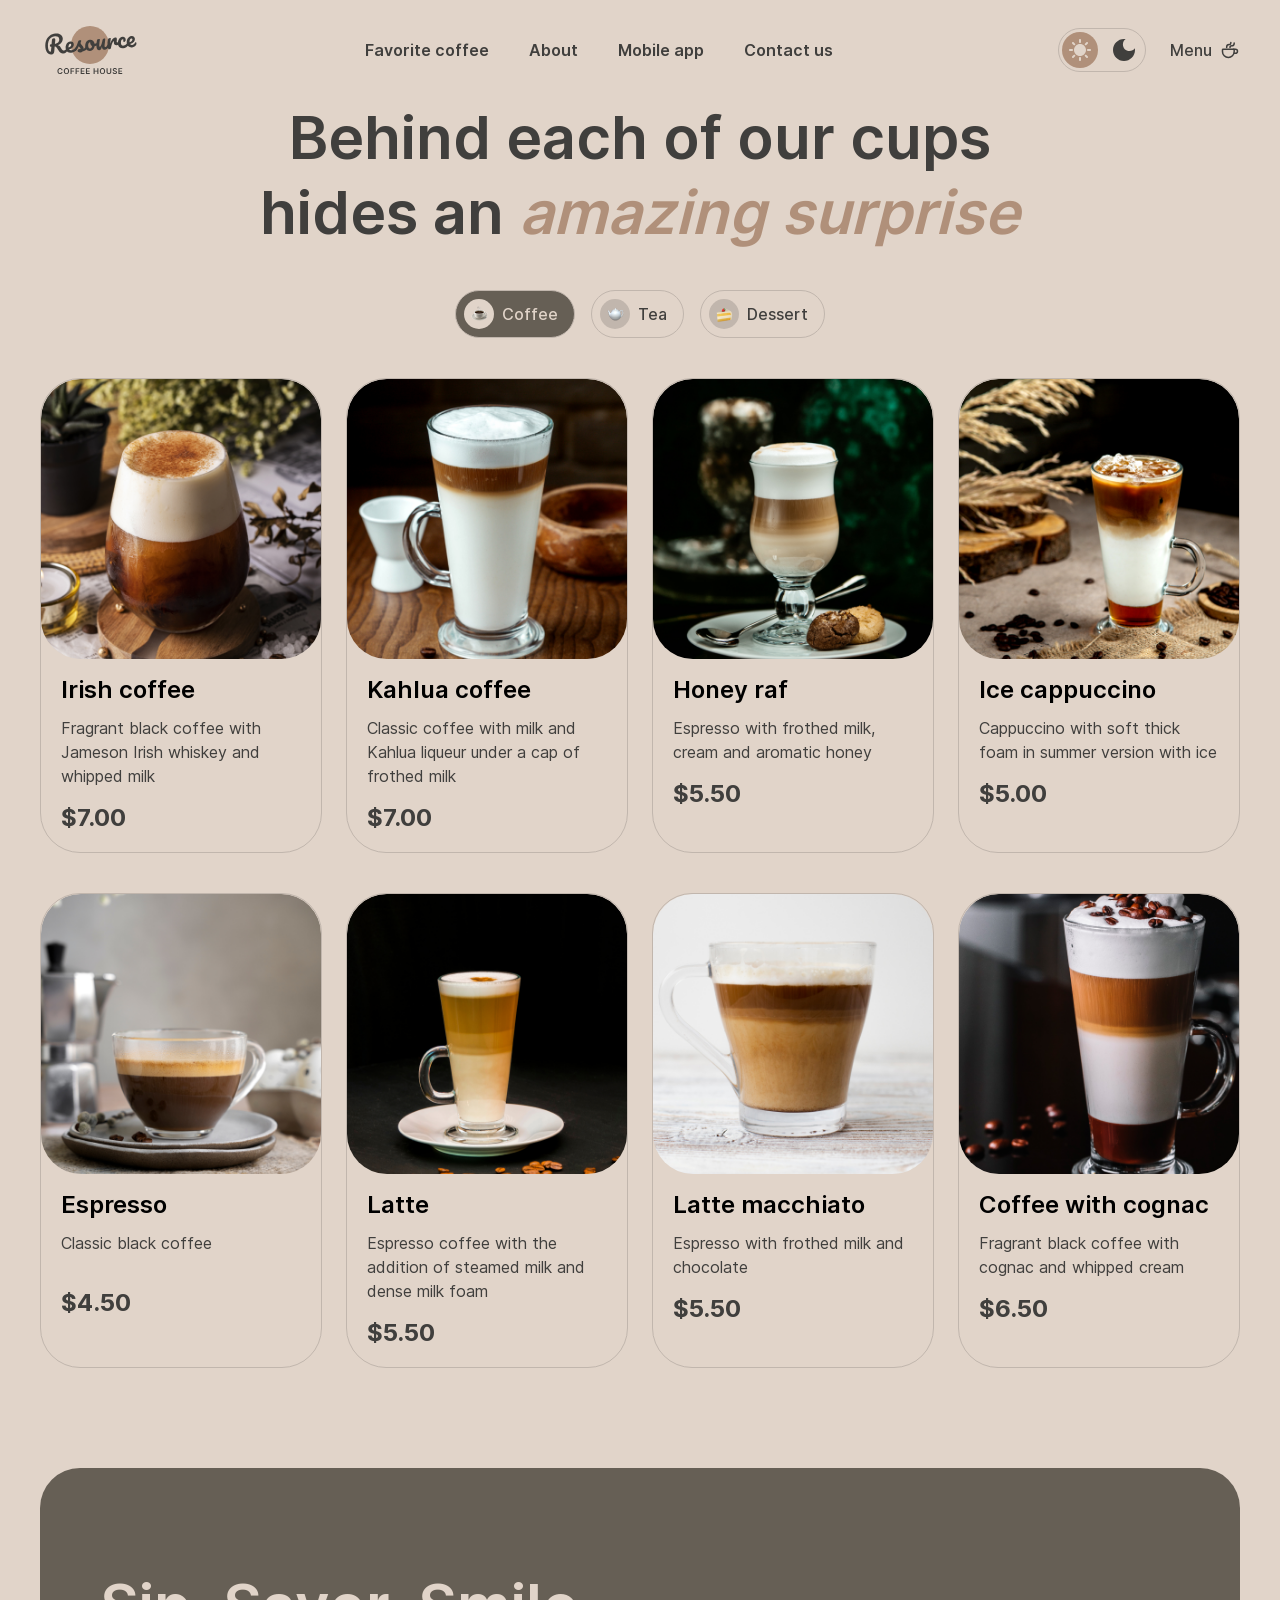
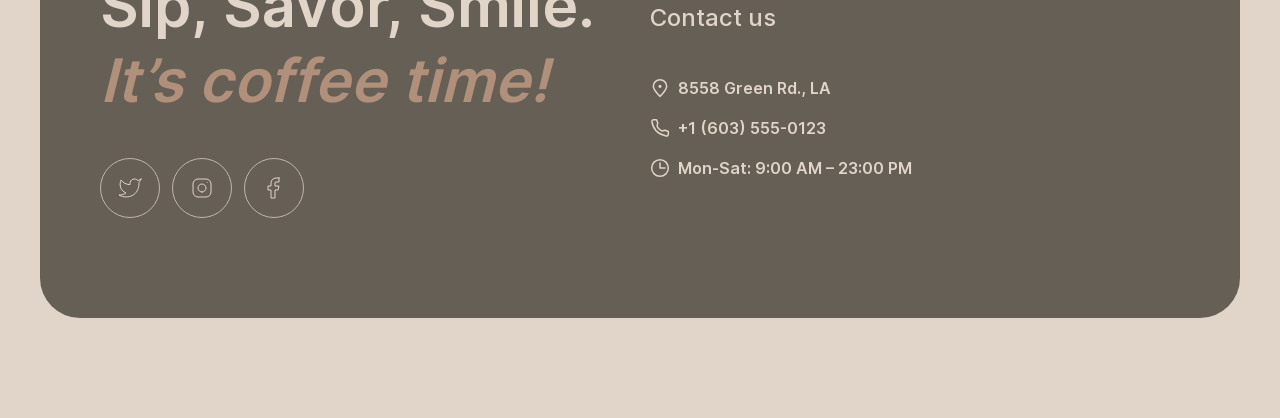
==== commit b5c84e36: "feat: add mobile burger" ====
--- a/menu.html
+++ b/menu.html
@@ -40,25 +40,64 @@
         <header class="header">
             <div class="container">
                 <div class="header-wrapper f-jcsb-center">
-                    <a href="/" class="header__logo">
+                    <a href="https://holanad.github.io/rsschool-landing-page" class="header__logo">
                         <img src="assets/img/logo.svg" alt="Logo" class="img-contain normalLogo">
                         <img src="assets/img/logo-dark.svg" alt="Logo" class="img-contain darkLogo">
                     </a>
+                    <div class="header-mobile">
+                        <div class="header-block f-center">
+                            <nav class="header-nav">
+                                <ul class="header-list f-center">
+                                    <li class="header-item">
+                                        <a href="#favorite" class="header-item__link">
+                                            Favorite coffee
+                                        </a>
+                                    </li>
+                                    <li class="header-item">
+                                        <a href="#resource" class="header-item__link">
+                                            About
+                                        </a>
+                                    </li>
+                                    <li class="header-item">
+                                        <a href="#download" class="header-item__link">
+                                            Mobile app
+                                        </a>
+                                    </li>
+                                    <li class="header-item">
+                                        <a href="#footer" class="header-item__link">
+                                            Contact us
+                                        </a>
+                                    </li>
+                                </ul>
+                            </nav>
+                        </div>
+                        <a href="menu.html" class="header__menu f-center">
+                            <p>
+                                Menu
+                            </p>
+                            <svg xmlns="http://www.w3.org/2000/svg" width="20" height="20" viewBox="0 0 20 20" fill="none">
+                                <path d="M14.167 9.76667V11.6667C14.167 14.8883 11.5553 17.5 8.33366 17.5C5.112 17.5 2.50033 14.8883 2.50033 11.6667V9.76667C2.50033 9.4353 2.76896 9.16667 3.10033 9.16667H13.567C13.8984 9.16667 14.167 9.4353 14.167 9.76667Z" stroke="#403F3D" stroke-width="1.5" stroke-linecap="round" stroke-linejoin="round"/>
+                                <path d="M10.0003 7.50008C10.0003 6.66675 10.5956 5.83341 11.786 5.83341V5.83341C13.101 5.83341 14.167 4.76743 14.167 3.45246V2.91675" stroke="#403F3D" stroke-width="1.5" stroke-linecap="round" stroke-linejoin="round"/>
+                                <path d="M6.66634 7.5V7.08333C6.66634 5.70262 7.78563 4.58333 9.16634 4.58333V4.58333C10.0868 4.58333 10.833 3.83714 10.833 2.91667V2.5" stroke="#403F3D" stroke-width="1.5" stroke-linecap="round" stroke-linejoin="round"/>
+                                <path d="M13.333 9.16675H15.4163C16.5669 9.16675 17.4997 10.0995 17.4997 11.2501C17.4997 12.4007 16.5669 13.3334 15.4163 13.3334H14.1663" stroke="#403F3D" stroke-width="1.5" stroke-linecap="round" stroke-linejoin="round"/>
+                            </svg>
+                        </a>
+                    </div>
                     <div class="header-block f-center">
                         <nav class="header-nav">
                             <ul class="header-list f-center">
                                 <li class="header-item">
-                                    <a href="index.html#favorite" class="header-item__link">
+                                    <a href="#favorite" class="header-item__link">
                                         Favorite coffee
                                     </a>
                                 </li>
                                 <li class="header-item">
-                                    <a href="index.html#resource" class="header-item__link">
+                                    <a href="#resource" class="header-item__link">
                                         About
                                     </a>
                                 </li>
                                 <li class="header-item">
-                                    <a href="index.html#download" class="header-item__link">
+                                    <a href="#download" class="header-item__link">
                                         Mobile app
                                     </a>
                                 </li>
@@ -82,7 +121,7 @@
                             </svg>
                         </button>
                     </div>
-                    <a href="menu.html" class="header__menu active f-center" style="cursor: default;">
+                    <a href="menu.html" class="header__menu f-center">
                         <p>
                             Menu
                         </p>
--- a/assets/css/main.css
+++ b/assets/css/main.css
@@ -216,6 +216,10 @@
   line-height: 150%;
 }
 
+.hidden {
+  overflow: hidden;
+}
+
 body {
   background: #E1D4C9;
 }
@@ -226,6 +230,18 @@
 
 body.darkTheme a, body.darkTheme span, body.darkTheme p, body.darkTheme input, body.darkTheme button, body.darkTheme select, body.darkTheme option, body.darkTheme textarea, body.darkTheme label, body.darkTheme blockquote {
   color: #E1D4C9;
+}
+
+body.darkTheme .header-mobile {
+  background: #292826;
+}
+
+body.darkTheme .header-burger {
+  border: 1px solid #C1B6AD;
+}
+
+body.darkTheme .header-burger span {
+  background: #C1B6AD;
 }
 
 body.darkTheme .header__logo .darkLogo {
@@ -514,6 +530,50 @@
   top: 0;
   opacity: 0;
   z-index: 1;
+}
+
+.header-mobile {
+  display: none;
+}
+
+.header-mobile .header-block {
+  display: -webkit-box;
+  display: -ms-flexbox;
+  display: flex;
+  margin-left: 0;
+}
+
+.header-mobile .header__menu {
+  display: -webkit-box;
+  display: -ms-flexbox;
+  display: flex;
+  margin-top: 95px;
+}
+
+.header-mobile .header__menu p {
+  font-size: 32px;
+  font-family: 'Inter SemiBold';
+}
+
+.header-mobile .header__menu svg {
+  width: 40px;
+  height: 40px;
+}
+
+.header-mobile .header-list {
+  -webkit-box-orient: vertical;
+  -webkit-box-direction: normal;
+      -ms-flex-direction: column;
+          flex-direction: column;
+}
+
+.header-mobile .header-item:not(:last-child) {
+  margin-right: 0;
+  margin-bottom: 50px;
+}
+
+.header-mobile .header-item a {
+  font-size: 32px;
 }
 
 .header-block {
--- a/assets/css/media.css
+++ b/assets/css/media.css
@@ -62,6 +62,55 @@
   .header-burger {
     display: block;
   }
+  .header-burger span {
+    -webkit-transition: all .2s linear;
+    transition: all .2s linear;
+  }
+  .header-burger.open span:nth-child(1) {
+    -webkit-transform: rotate(45deg);
+            transform: rotate(45deg);
+    top: 50%;
+    left: 13px;
+  }
+  .header-burger.open span:nth-child(2) {
+    -webkit-transform: rotate(-45deg);
+            transform: rotate(-45deg);
+    top: 50%;
+    bottom: unset;
+    left: 13px;
+  }
+  .header-item:not(:last-child) {
+    margin-right: 30px;
+  }
+  .header-mobile {
+    overflow: auto;
+    background: #E1D4C9;
+    position: fixed;
+    padding: 60px 0;
+    z-index: 3;
+    bottom: 0;
+    -webkit-box-align: center;
+        -ms-flex-align: center;
+            align-items: center;
+    width: 100%;
+    height: calc(100% - 100px);
+    display: -webkit-box;
+    display: -ms-flexbox;
+    display: flex;
+    -webkit-box-orient: vertical;
+    -webkit-box-direction: normal;
+        -ms-flex-direction: column;
+            flex-direction: column;
+    right: -100%;
+    -webkit-transition: all .3s linear;
+    transition: all .3s linear;
+  }
+  .header-mobile.open {
+    right: 0;
+    display: -webkit-box;
+    display: -ms-flexbox;
+    display: flex;
+  }
   .header:hover::before {
     bottom: -8px;
     opacity: 0;
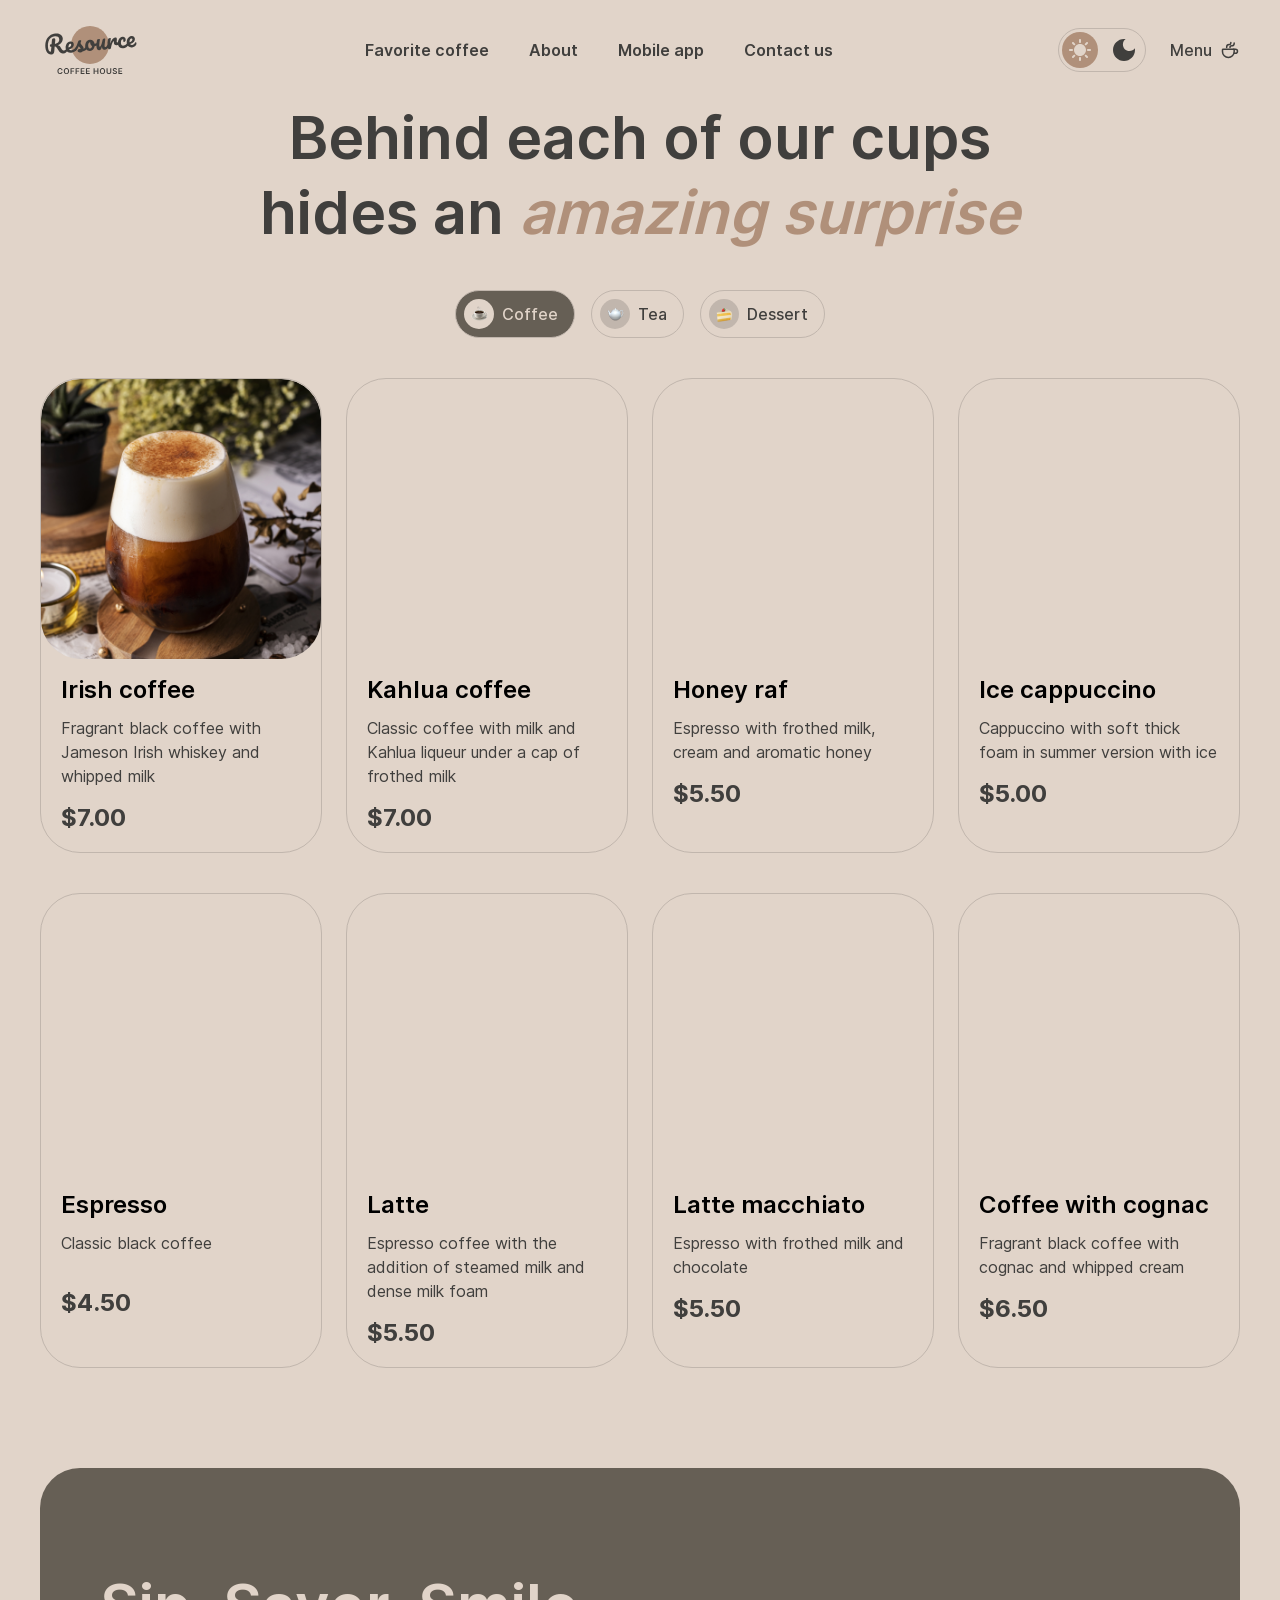
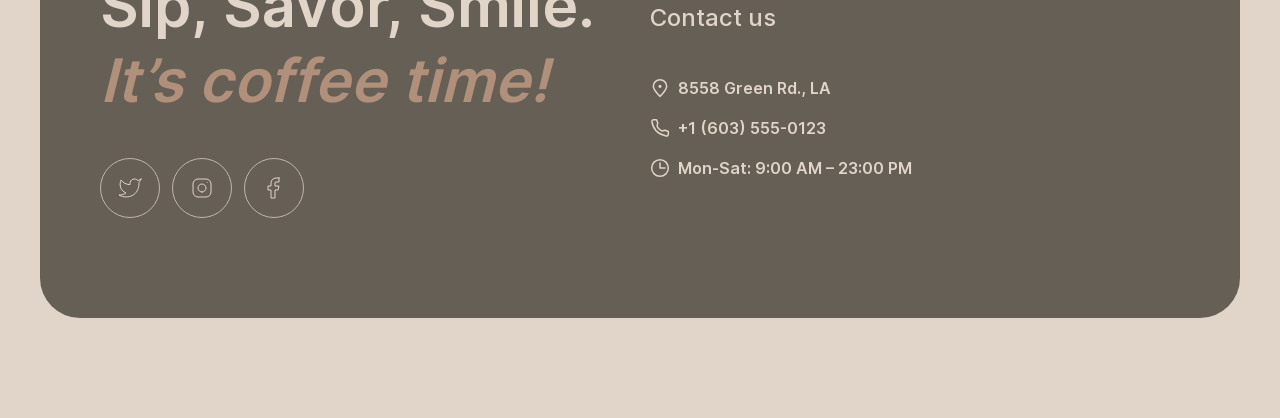
==== commit 50a87193: "feat: add resize cards Adaptive js" ====
--- a/menu.html
+++ b/menu.html
@@ -148,19 +148,19 @@
                         </h1>
                         <div class="tabs">
                             <div class="tabs-btns f-center-center">
-                                <div class="tabs__button active f-center">
+                                <div class="tabs__button active f-center" data-coffee="coffee">
                                     <div class="tabs__button-icon f-center-center">
                                         <img src="assets/img/icon/coffie.png" alt="Coffee">
                                     </div>
                                     <p>Coffee</p>
                                 </div>
-                                <div class="tabs__button f-center">
+                                <div class="tabs__button f-center" data-coffee="tea">
                                     <div class="tabs__button-icon f-center-center">
                                         <img src="assets/img/icon/tea.png" alt="Tea">                                        
                                     </div>
                                     <p>Tea</p>
                                 </div>
-                                <div class="tabs__button f-center">
+                                <div class="tabs__button f-center" data-coffee="dessert">
                                     <div class="tabs__button-icon f-center-center">
                                         <img src="assets/img/icon/desert.png" alt="Dessert">                                        
                                     </div>
@@ -170,136 +170,8 @@
                             <div class="tabs-inner">
                                 <div class="tabs-block">
                                     <ul class="cards flex wrap">
-                                        <li class="card">
-                                            <div class="card-image">
-                                                <img src="assets/img/cards/coffie/coffee-1.png" alt="Irish coffee" class="img-cover">
-                                            </div>
-                                            <div class="card-info f-dc">
-                                                <h2 class="card__name">
-                                                    Irish coffee
-                                                </h2>
-                                                <p class="card__descr">
-                                                    Fragrant black coffee with Jameson Irish whiskey and whipped milk
-                                                </p>
-                                                <p class="card__price">
-                                                    $7.00
-                                                </p>
-                                            </div>
-                                        </li>
-                                        <li class="card">
-                                            <div class="card-image">
-                                                <img src="assets/img/cards/coffie/coffee-2.png" alt="Kahlua coffee" class="img-cover">
-                                            </div>
-                                            <div class="card-info f-dc">
-                                                <h2 class="card__name">
-                                                    Kahlua coffee
-                                                </h2>
-                                                <p class="card__descr">
-                                                    Classic coffee with milk and Kahlua liqueur under a cap of frothed milk
-                                                </p>
-                                                <p class="card__price">
-                                                    $7.00
-                                                </p>
-                                            </div>
-                                        </li>
-                                        <li class="card">
-                                            <div class="card-image">
-                                                <img src="assets/img/cards/coffie/coffee-3.png" alt="Honey raf" class="img-cover">
-                                            </div>
-                                            <div class="card-info f-dc">
-                                                <h2 class="card__name">
-                                                    Honey raf
-                                                </h2>
-                                                <p class="card__descr">
-                                                    Espresso with frothed milk, cream and aromatic honey
-                                                </p>
-                                                <p class="card__price">
-                                                    $5.50
-                                                </p>
-                                            </div>
-                                        </li>
-                                        <li class="card">
-                                            <div class="card-image">
-                                                <img src="assets/img/cards/coffie/coffee-4.png" alt="Ice cappuccino" class="img-cover">
-                                            </div>
-                                            <div class="card-info f-dc">
-                                                <h2 class="card__name">
-                                                    Ice cappuccino
-                                                </h2>
-                                                <p class="card__descr">
-                                                    Cappuccino with soft thick foam in summer version with ice
-                                                </p>
-                                                <p class="card__price">
-                                                    $5.00
-                                                </p>
-                                            </div>
-                                        </li>
-                                        <li class="card">
-                                            <div class="card-image">
-                                                <img src="assets/img/cards/coffie/coffee-5.png" alt="Espresso" class="img-cover">
-                                            </div>
-                                            <div class="card-info f-dc">
-                                                <h2 class="card__name">
-                                                    Espresso
-                                                </h2>
-                                                <p class="card__descr">
-                                                    Classic black coffee
-                                                </p>
-                                                <p class="card__price">
-                                                    $4.50
-                                                </p>
-                                            </div>
-                                        </li>
-                                        <li class="card">
-                                            <div class="card-image">
-                                                <img src="assets/img/cards/coffie/coffee-6.png" alt="Latte" class="img-cover">
-                                            </div>
-                                            <div class="card-info f-dc">
-                                                <h2 class="card__name">
-                                                    Latte
-                                                </h2>
-                                                <p class="card__descr">
-                                                    Espresso coffee with the addition of steamed milk and dense milk foam
-                                                </p>
-                                                <p class="card__price">
-                                                    $5.50
-                                                </p>
-                                            </div>
-                                        </li>
-                                        <li class="card">
-                                            <div class="card-image">
-                                                <img src="assets/img/cards/coffie/coffee-7.png" alt="Latte macchiato" class="img-cover">
-                                            </div>
-                                            <div class="card-info f-dc">
-                                                <h2 class="card__name">
-                                                    Latte macchiato
-                                                </h2>
-                                                <p class="card__descr">
-                                                    Espresso with frothed milk and chocolate
-                                                </p>
-                                                <p class="card__price">
-                                                    $5.50
-                                                </p>
-                                            </div>
-                                        </li>
-                                        <li class="card">
-                                            <div class="card-image">
-                                                <img src="assets/img/cards/coffie/coffee-8.png" alt="Coffee with cognac" class="img-cover">
-                                            </div>
-                                            <div class="card-info f-dc">
-                                                <h2 class="card__name">
-                                                    Coffee with cognac
-                                                </h2>
-                                                <p class="card__descr">
-                                                    Fragrant black coffee with cognac and whipped cream
-                                                </p>
-                                                <p class="card__price">
-                                                    $6.50
-                                                </p>
-                                            </div>
-                                        </li>
                                     </ul>
-                                    <button class="card-more f-center-center">
+                                    <button class="card-more none f-center-center">
                                         <svg width="60" height="60" viewBox="0 0 60 60" fill="none" xmlns="http://www.w3.org/2000/svg">
                                             <rect x="0.5" y="0.5" width="59" height="59" rx="29.5" stroke="#665F55"/>
                                             <path d="M39.8883 31.5C39.1645 36.3113 35.013 40 30 40C24.4772 40 20 35.5228 20 30C20 24.4772 24.4772 20 30 20C34.1006 20 37.6248 22.4682 39.1679 26" stroke="#403F3D" stroke-linecap="round" stroke-linejoin="round"/>
@@ -410,6 +282,7 @@
                             Size
                         </p>
                         <div class="popup-coffee-settings f-center wrap">
+                            
                         </div>
                     </div>
                     <div class="popup-coffee-block popup-coffee-block-additives">
@@ -419,7 +292,7 @@
                         <div class="popup-coffee-settings f-center wrap">
                         </div>
                     </div>
-                    <div class="popup-coffee-total f-jcsb-center">
+                    <div class="popup-coffee-total f-jcsb-center" data-total="">
                         <p class="popup-coffee-total__name">
                             Total:
                         </p>
--- a/assets/css/main.css
+++ b/assets/css/main.css
@@ -359,6 +359,56 @@
 
 body.darkTheme .card__name {
   color: #E1D4C9;
+}
+
+body.darkTheme .popup {
+  background: rgba(41, 40, 38, 0.8);
+}
+
+body.darkTheme .popup-wrapper {
+  background: #403F3D;
+}
+
+body.darkTheme .popup-coffee-settings-item {
+  border: 1px solid #665F55;
+  -webkit-transition: all .2s ease-in;
+  transition: all .2s ease-in;
+}
+
+body.darkTheme .popup-coffee-settings-item .icon {
+  background: #665F55;
+}
+
+body.darkTheme .popup-coffee-settings-item input:checked ~ .icon {
+  background: #403F3D;
+}
+
+body.darkTheme .popup-coffee-settings-item input:checked ~ .bg {
+  background: #292826;
+}
+
+body.darkTheme .popup-coffee-settings-item input:checked ~ .name {
+  color: #E1D4C9;
+}
+
+body.darkTheme .popup-coffee-settings-item:hover {
+  border: 1px solid #292826;
+}
+
+body.darkTheme .popup-coffee-settings-item:hover .bg {
+  background: #292826;
+}
+
+body.darkTheme .popup-coffee-settings-item:hover .icon {
+  background: #403F3D;
+}
+
+body.darkTheme .card-more svg rect {
+  stroke: #665F55;
+}
+
+body.darkTheme .card-more svg path {
+  stroke: #665F55;
 }
 
 html {
@@ -1216,7 +1266,7 @@
 }
 
 .card-more {
-  display: none;
+  margin: 40px auto 0 auto;
 }
 
 .card:hover .card-image img {
@@ -1401,6 +1451,8 @@
   border: 1px solid #C1B6AD;
   border-radius: 100px;
   margin-right: 8px;
+  -webkit-transition: all ease-in .2s;
+  transition: all ease-in .2s;
   position: relative;
   overflow: hidden;
   cursor: pointer;
@@ -1513,4 +1565,8 @@
   color: #E1D4C9;
   background: #665F55;
 }
+
+.none {
+  display: none !important;
+}
 /*# sourceMappingURL=main.css.map */
--- a/assets/css/media.css
+++ b/assets/css/media.css
@@ -38,6 +38,9 @@
 }
 
 @media screen and (max-width: 992px) {
+  .header-item:not(:last-child) {
+    margin-right: 20px;
+  }
   .intro-wrapper {
     padding: 100px 60px;
   }
@@ -48,6 +51,144 @@
     position: static;
     margin-left: 10px;
     opacity: 1;
+  }
+  .favorite-panel button:hover {
+    background: transparent;
+  }
+  .favorite-panel button:hover svg path {
+    stroke: #403F3D;
+  }
+  .resource-list {
+    display: -webkit-box;
+    display: -ms-flexbox;
+    display: flex;
+    -webkit-box-orient: vertical;
+    -webkit-box-direction: normal;
+        -ms-flex-direction: column;
+            flex-direction: column;
+  }
+  .resource-item {
+    height: 590px;
+  }
+  .resource-item:nth-child(2), .resource-item:nth-child(3) {
+    display: none;
+  }
+  .resource-item img {
+    -webkit-transform: scale(1.05);
+            transform: scale(1.05);
+  }
+  .resource-item:hover img {
+    -webkit-transform: scale(1.05);
+            transform: scale(1.05);
+  }
+  .download-wrapper {
+    -webkit-box-orient: vertical;
+    -webkit-box-direction: normal;
+        -ms-flex-direction: column;
+            flex-direction: column;
+  }
+  .download-info {
+    width: 100%;
+  }
+  .download-image {
+    margin-top: 100px;
+  }
+  .download-button:hover {
+    background: transparent;
+  }
+  .download-button:hover svg path {
+    fill: #403F3D;
+  }
+  .download-button:hover .download-button-text__over {
+    color: #403F3D;
+  }
+  .download-button:hover .download-button-text__main {
+    color: #403F3D;
+  }
+  .cards {
+    -webkit-box-pack: justify;
+        -ms-flex-pack: justify;
+            justify-content: space-between;
+  }
+  .card {
+    width: 310px;
+  }
+  .card:not(:nth-child(4n + 4)) {
+    margin-right: 0;
+  }
+  .card:not(:nth-child(-n + 4)) {
+    margin-top: 0;
+  }
+  .card:not(:nth-child(-n + 2)) {
+    margin-top: 40px;
+  }
+  .card:nth-child(3) .card__descr, .card:nth-child(4) .card__descr {
+    margin-bottom: 38px;
+  }
+  .card:hover .card-image img {
+    -webkit-transform: scale(1.1);
+            transform: scale(1.1);
+  }
+  .menu__title {
+    width: 688px;
+  }
+  .tabs {
+    /*      &__button {
+            &:hover {
+                background: transparent;
+                .tabs__button-icon {
+                    background: #C1B6AD;
+                }
+                p {
+                    color: #403F3D;
+                }
+            }
+        }*/
+  }
+  .tabs-inner {
+    width: 660px;
+    margin: 0 auto;
+  }
+  .footer-social-item:hover {
+    background: transparent;
+  }
+  .footer-social-item:hover svg path {
+    stroke: #E1D4C9;
+  }
+  .footer-item:hover:not(:last-child)::before {
+    opacity: 0;
+    bottom: -8px;
+  }
+  .popup-wrapper {
+    width: 688px;
+  }
+  .popup-coffee-info {
+    width: 326px;
+  }
+  .popup-coffee-settings-item:not(:nth-child(-n + 3)) {
+    margin-top: 0;
+  }
+  .popup-coffee-settings-item:not(:nth-child(-n + 2)) {
+    margin-top: 8px;
+  }
+  .popup-coffee-settings-item:hover .bg {
+    opacity: 0;
+  }
+  .popup-coffee-settings-item:hover .icon {
+    background: #C1B6AD;
+  }
+  .popup-coffee-settings-item:hover .name {
+    color: #403F3D;
+  }
+  .popup-coffee__close:hover {
+    color: #665F55;
+    background: transparent;
+  }
+}
+
+@media screen and (max-width: 767px) {
+  .container {
+    padding: 0 16px;
   }
   .header-block {
     display: none;
@@ -81,6 +222,10 @@
   }
   .header-item:not(:last-child) {
     margin-right: 30px;
+  }
+  .header:hover::before {
+    bottom: -8px;
+    opacity: 0;
   }
   .header-mobile {
     overflow: auto;
@@ -111,149 +256,6 @@
     display: -ms-flexbox;
     display: flex;
   }
-  .header:hover::before {
-    bottom: -8px;
-    opacity: 0;
-  }
-  .favorite-panel button:hover {
-    background: transparent;
-  }
-  .favorite-panel button:hover svg path {
-    stroke: #403F3D;
-  }
-  .resource-list {
-    display: -webkit-box;
-    display: -ms-flexbox;
-    display: flex;
-    -webkit-box-orient: vertical;
-    -webkit-box-direction: normal;
-        -ms-flex-direction: column;
-            flex-direction: column;
-  }
-  .resource-item {
-    height: 590px;
-  }
-  .resource-item:nth-child(2), .resource-item:nth-child(3) {
-    display: none;
-  }
-  .resource-item img {
-    -webkit-transform: scale(1.05);
-            transform: scale(1.05);
-  }
-  .resource-item:hover img {
-    -webkit-transform: scale(1.05);
-            transform: scale(1.05);
-  }
-  .download-wrapper {
-    -webkit-box-orient: vertical;
-    -webkit-box-direction: normal;
-        -ms-flex-direction: column;
-            flex-direction: column;
-  }
-  .download-info {
-    width: 100%;
-  }
-  .download-image {
-    margin-top: 100px;
-  }
-  .download-button:hover {
-    background: transparent;
-  }
-  .download-button:hover svg path {
-    fill: #403F3D;
-  }
-  .download-button:hover .download-button-text__over {
-    color: #403F3D;
-  }
-  .download-button:hover .download-button-text__main {
-    color: #403F3D;
-  }
-  .cards {
-    -webkit-box-pack: justify;
-        -ms-flex-pack: justify;
-            justify-content: space-between;
-  }
-  .card {
-    width: 310px;
-  }
-  .card:not(:nth-child(4n + 4)) {
-    margin-right: 0;
-  }
-  .card:not(:nth-child(-n + 4)) {
-    margin-top: 0;
-    display: none;
-  }
-  .card:not(:nth-child(-n + 2)) {
-    margin-top: 40px;
-  }
-  .card:nth-child(3) .card__descr, .card:nth-child(4) .card__descr {
-    margin-bottom: 38px;
-  }
-  .card-more {
-    margin: 40px auto 0 auto;
-    display: block;
-  }
-  .card:hover .card-image img {
-    -webkit-transform: scale(1.1);
-            transform: scale(1.1);
-  }
-  .menu__title {
-    width: 688px;
-  }
-  .tabs-inner {
-    width: 660px;
-    margin: 0 auto;
-  }
-  .tabs__button:hover {
-    background: transparent;
-  }
-  .tabs__button:hover .tabs__button-icon {
-    background: #C1B6AD;
-  }
-  .tabs__button:hover p {
-    color: #403F3D;
-  }
-  .footer-social-item:hover {
-    background: transparent;
-  }
-  .footer-social-item:hover svg path {
-    stroke: #E1D4C9;
-  }
-  .footer-item:hover:not(:last-child)::before {
-    opacity: 0;
-    bottom: -8px;
-  }
-  .popup-wrapper {
-    width: 688px;
-  }
-  .popup-coffee-info {
-    width: 326px;
-  }
-  .popup-coffee-settings-item:not(:nth-child(-n + 3)) {
-    margin-top: 0;
-  }
-  .popup-coffee-settings-item:not(:nth-child(-n + 2)) {
-    margin-top: 8px;
-  }
-  .popup-coffee-settings-item:hover .bg {
-    opacity: 0;
-  }
-  .popup-coffee-settings-item:hover .icon {
-    background: #C1B6AD;
-  }
-  .popup-coffee-settings-item:hover .name {
-    color: #403F3D;
-  }
-  .popup-coffee__close:hover {
-    color: #665F55;
-    background: transparent;
-  }
-}
-
-@media screen and (max-width: 767px) {
-  .container {
-    padding: 0 16px;
-  }
   .intro-wrapper {
     padding: 60px 16px;
   }
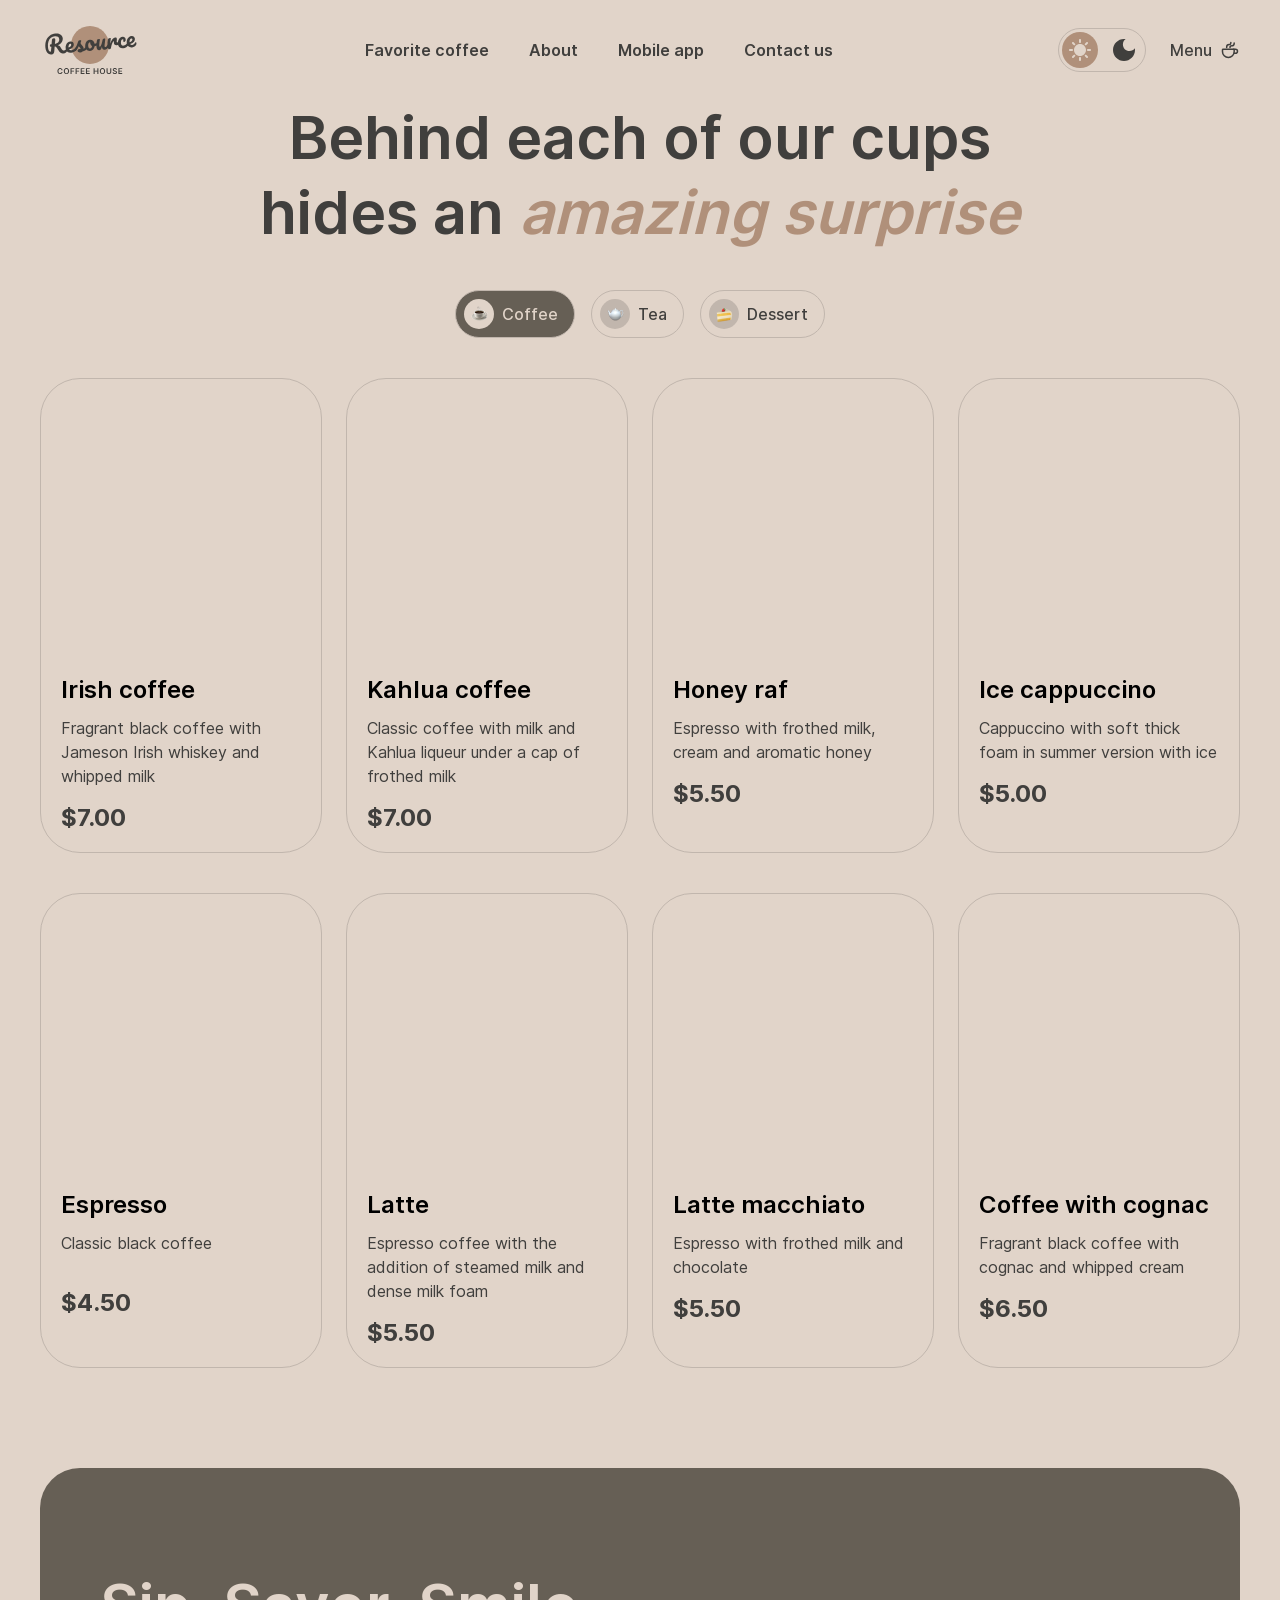
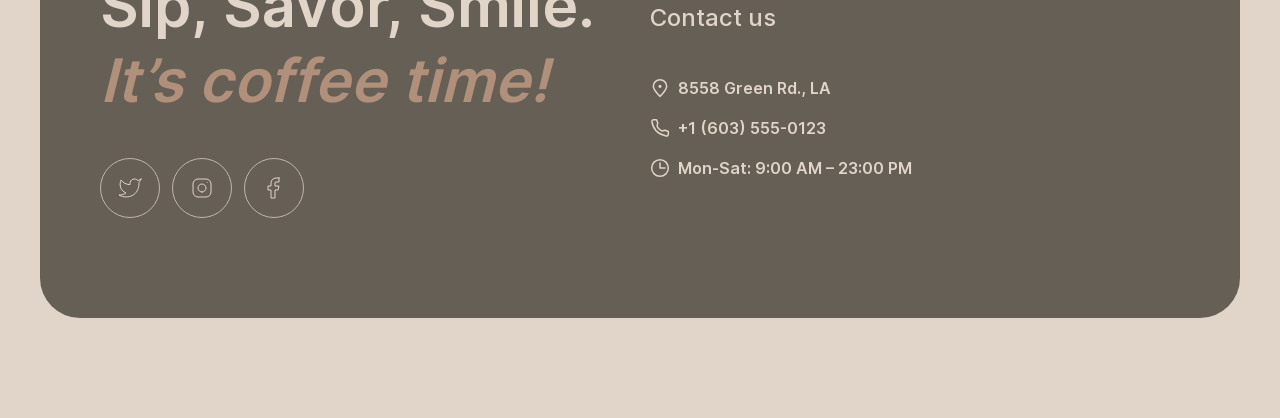
==== commit 100d9ea5: "fix: modal param and links header in page catalog" ====
--- a/menu.html
+++ b/menu.html
@@ -49,22 +49,22 @@
                             <nav class="header-nav">
                                 <ul class="header-list f-center">
                                     <li class="header-item">
-                                        <a href="#favorite" class="header-item__link">
+                                        <a href="https://holanad.github.io/rsschool-landing-page#favorite" class="header-item__link">
                                             Favorite coffee
                                         </a>
                                     </li>
                                     <li class="header-item">
-                                        <a href="#resource" class="header-item__link">
+                                        <a href="https://holanad.github.io/rsschool-landing-page#resource" class="header-item__link">
                                             About
                                         </a>
                                     </li>
                                     <li class="header-item">
-                                        <a href="#download" class="header-item__link">
+                                        <a href="https://holanad.github.io/rsschool-landing-page#download" class="header-item__link">
                                             Mobile app
                                         </a>
                                     </li>
                                     <li class="header-item">
-                                        <a href="#footer" class="header-item__link">
+                                        <a href="https://holanad.github.io/rsschool-landing-page#footer" class="header-item__link">
                                             Contact us
                                         </a>
                                     </li>
@@ -87,22 +87,22 @@
                         <nav class="header-nav">
                             <ul class="header-list f-center">
                                 <li class="header-item">
-                                    <a href="#favorite" class="header-item__link">
+                                    <a href="https://holanad.github.io/rsschool-landing-page#favorite" class="header-item__link">
                                         Favorite coffee
                                     </a>
                                 </li>
                                 <li class="header-item">
-                                    <a href="#resource" class="header-item__link">
+                                    <a href="https://holanad.github.io/rsschool-landing-page#resource" class="header-item__link">
                                         About
                                     </a>
                                 </li>
                                 <li class="header-item">
-                                    <a href="#download" class="header-item__link">
+                                    <a href="https://holanad.github.io/rsschool-landing-page#download" class="header-item__link">
                                         Mobile app
                                     </a>
                                 </li>
                                 <li class="header-item">
-                                    <a href="#footer" class="header-item__link">
+                                    <a href="https://holanad.github.io/rsschool-landing-page#footer" class="header-item__link">
                                         Contact us
                                     </a>
                                 </li>
--- a/assets/css/main.css
+++ b/assets/css/main.css
@@ -292,7 +292,7 @@
   background: #665F55;
 }
 
-body.darkTheme .favorite-pagination span.active {
+body.darkTheme .favorite-pagination span b {
   background: #C1B6AD;
 }
 
@@ -871,7 +871,17 @@
 }
 
 .favorite-item {
-  width: 480px;
+  position: absolute;
+  left: 0;
+  top: 0;
+  width: 100%;
+  -webkit-transition: all .2s linear;
+  transition: all .2s linear;
+  opacity: 0;
+}
+
+.favorite-item.current {
+  opacity: 1;
 }
 
 .favorite-item__image {
@@ -910,6 +920,18 @@
   position: relative;
 }
 
+.favorite-slider-wrapper {
+  width: 480px;
+  overflow: hidden;
+  -webkit-transition: all .2s linear;
+  transition: all .2s linear;
+  margin: 0 auto;
+}
+
+.favorite-slider-list {
+  position: relative;
+}
+
 .favorite-pagination {
   margin-top: 40px;
 }
@@ -920,14 +942,21 @@
   border-radius: 100px;
   display: inline-block;
   background: #C1B6AD;
-}
-
-.favorite-pagination span.active {
-  background: #665F55;
+  position: relative;
+  overflow: hidden;
 }
 
 .favorite-pagination span:not(:last-child) {
   margin-right: 12px;
+}
+
+.favorite-pagination span b {
+  display: block;
+  position: absolute;
+  left: 0;
+  top: 0;
+  height: 100%;
+  background: #665F55;
 }
 
 .favorite-panel button {
--- a/assets/css/media.css
+++ b/assets/css/media.css
@@ -370,6 +370,12 @@
   }
 }
 
+@media screen and (max-width: 500px) {
+  .favorite-slider-wrapper {
+    width: 100%;
+  }
+}
+
 @media screen and (max-width: 380px) {
   .popup-coffee-settings-item {
     margin-bottom: 0;
